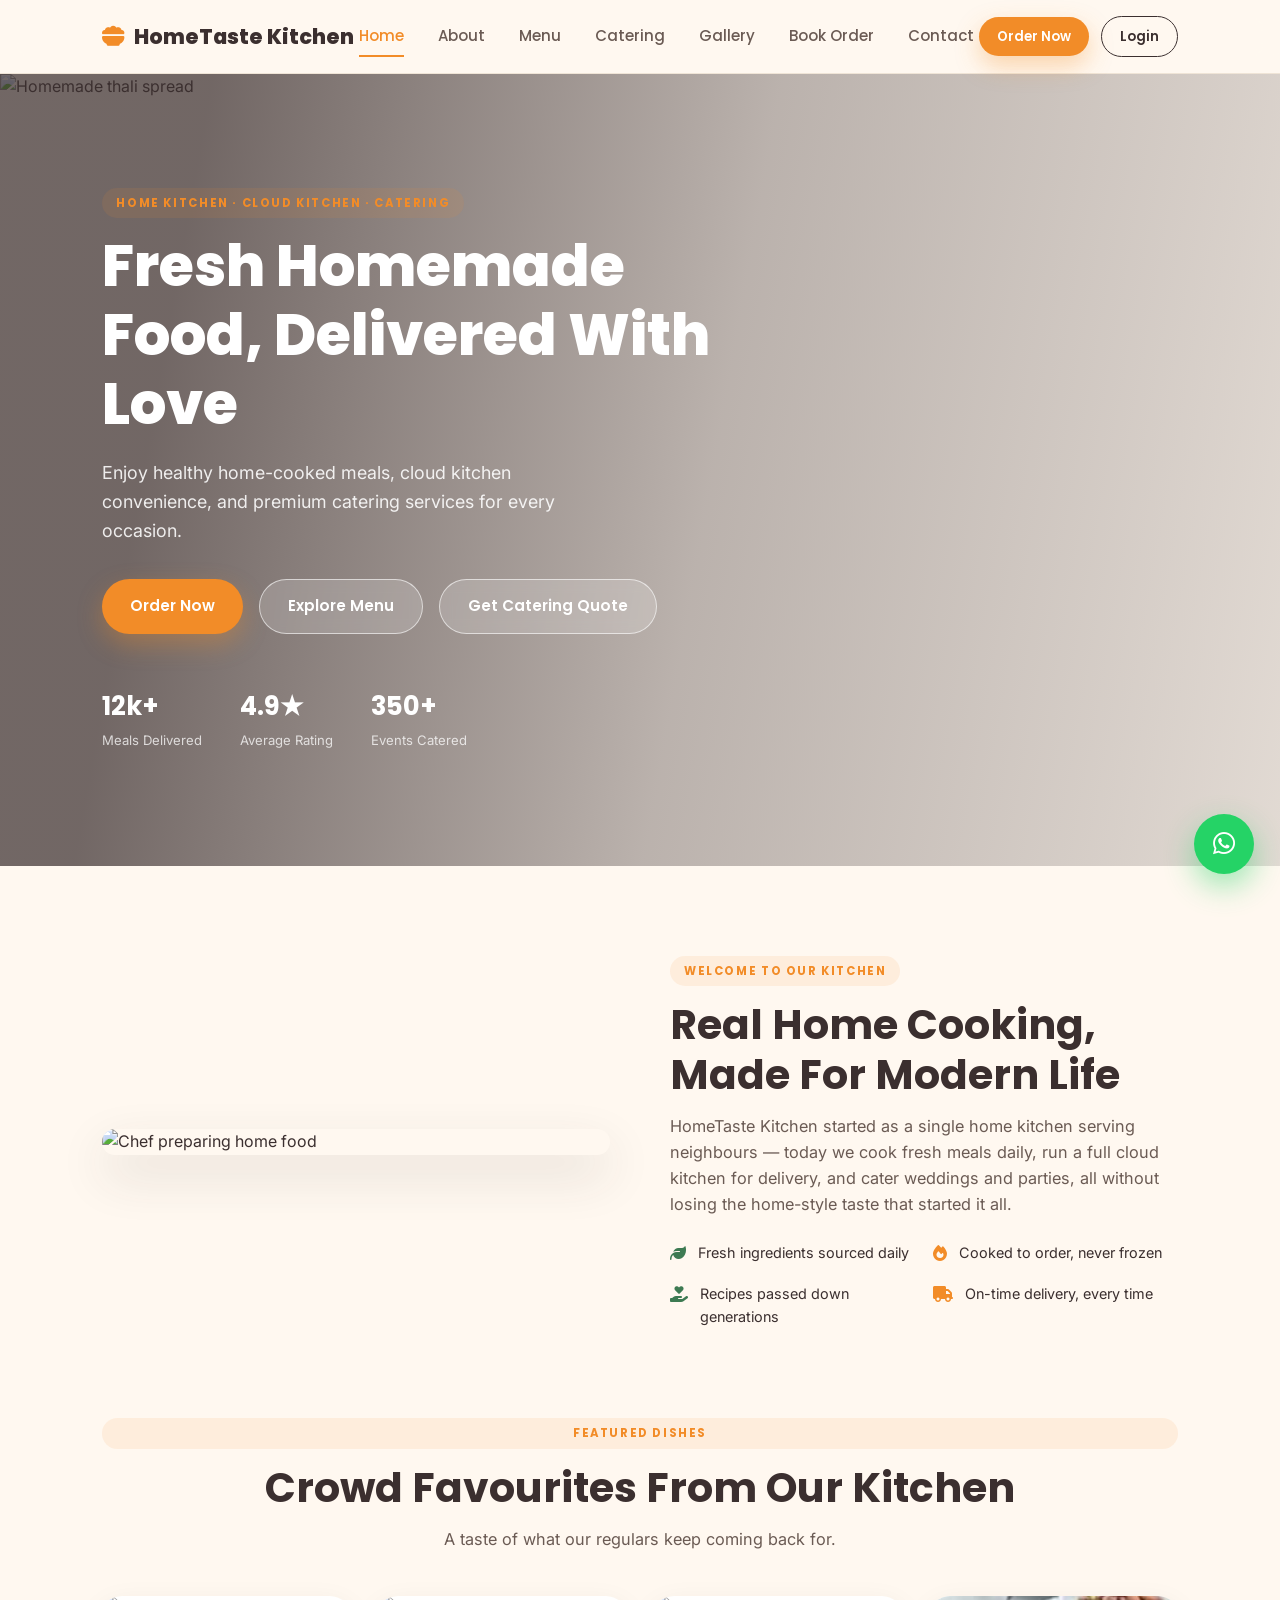
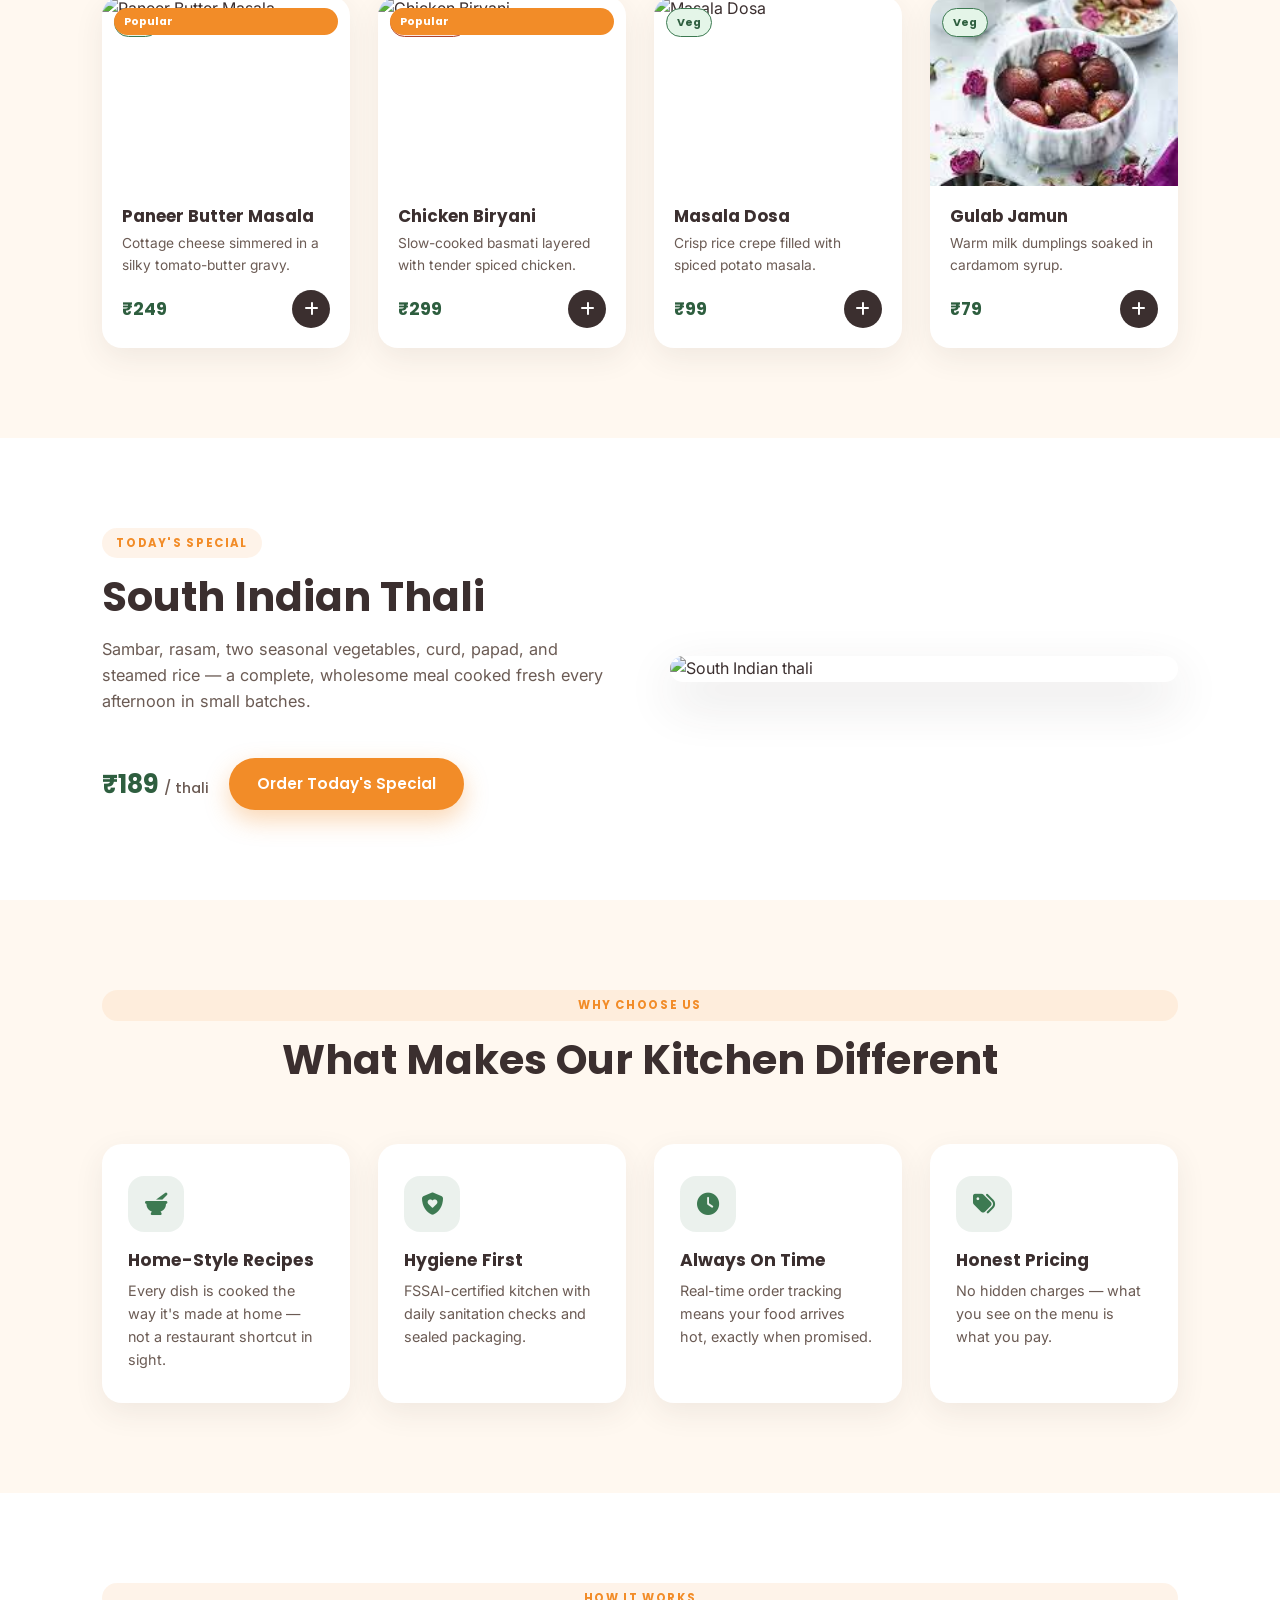
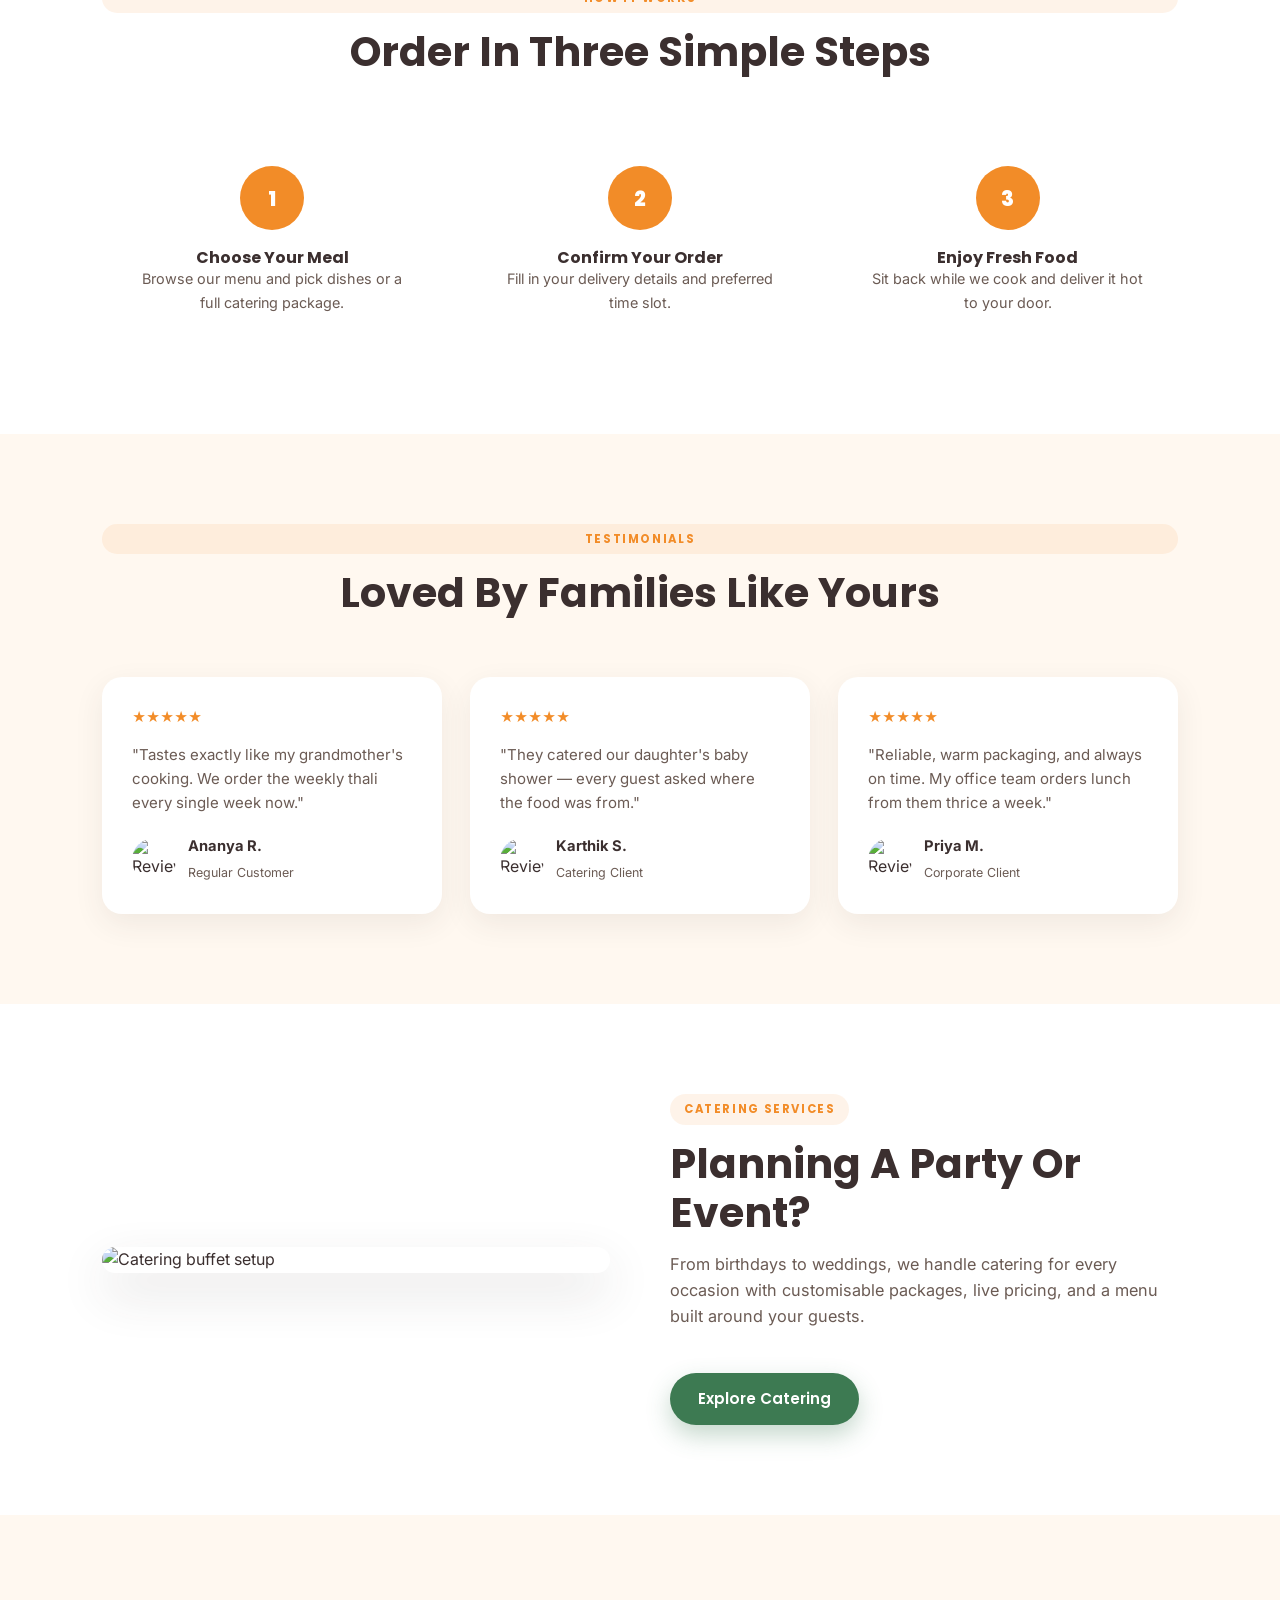
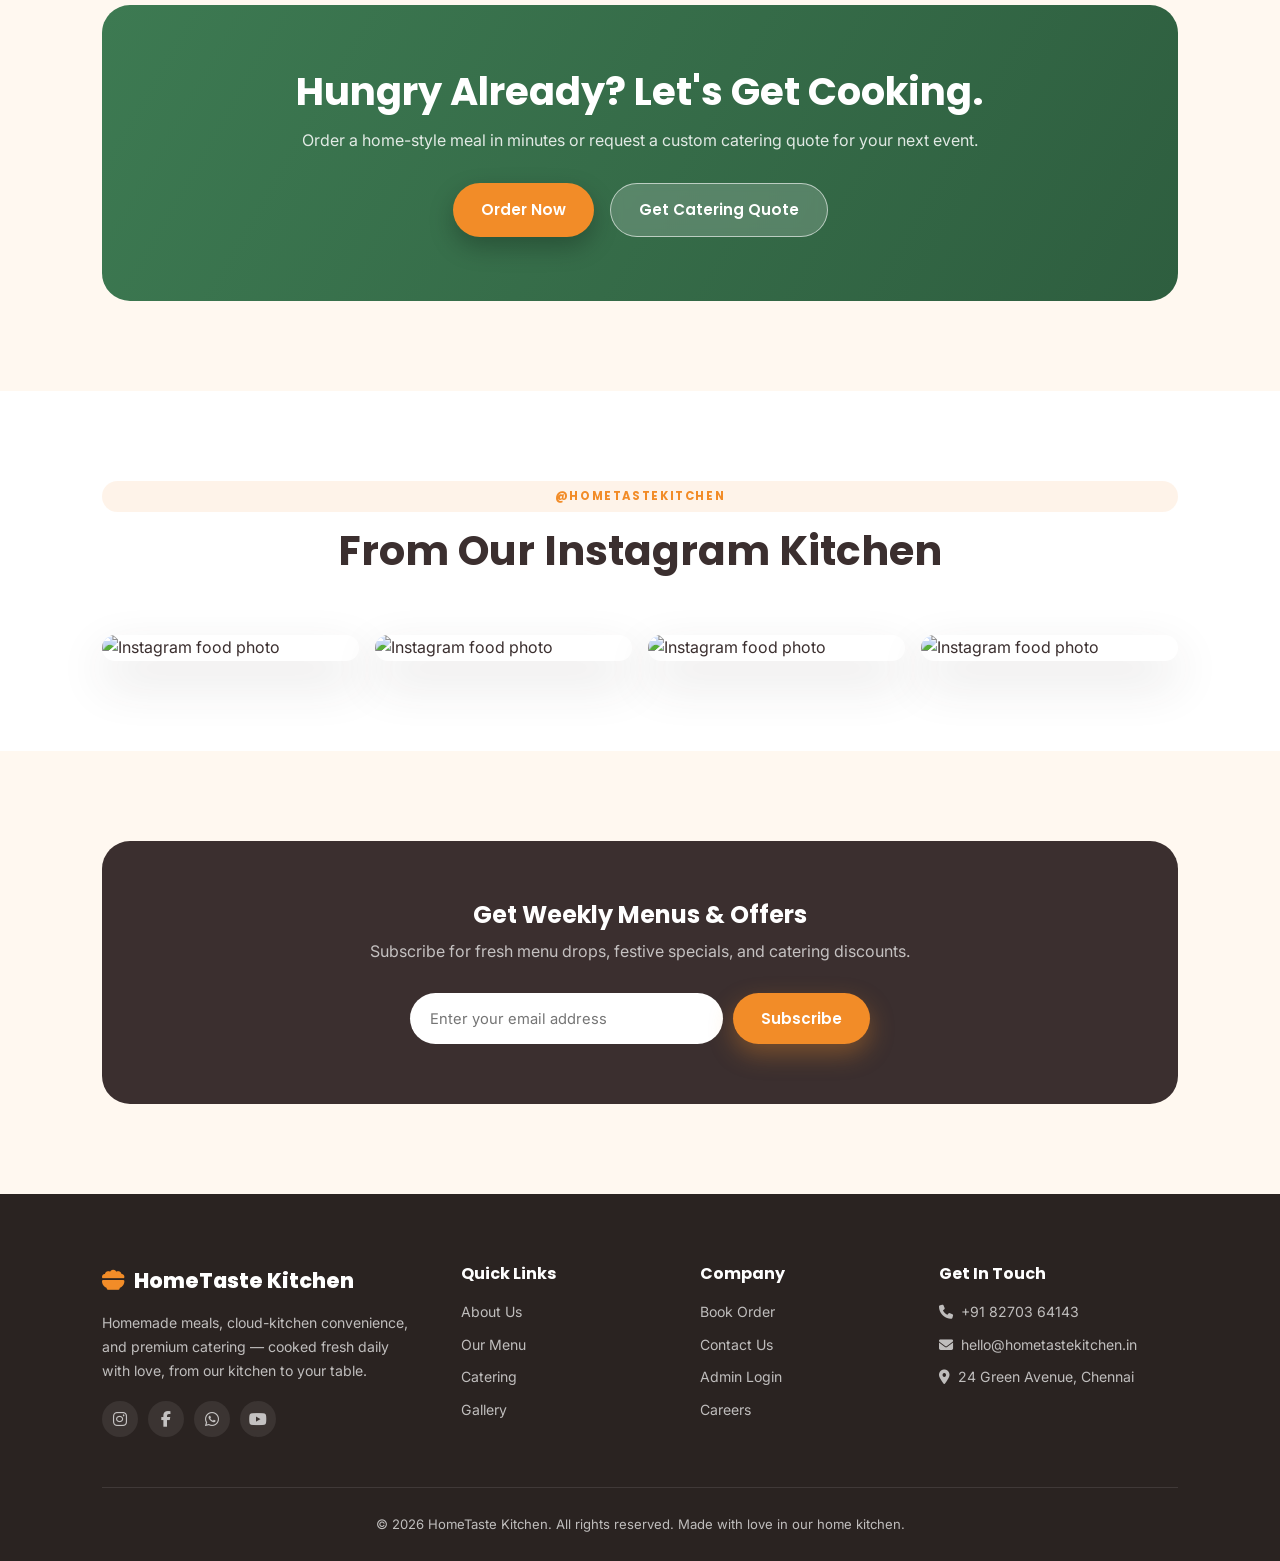
==== index.html @ c59b246a "first" ====
<!DOCTYPE html>
<html lang="en">
<head>
<meta charset="UTF-8">
<meta name="viewport" content="width=device-width, initial-scale=1.0">
<title>Home | HomeTaste Kitchen</title>
<meta name="description" content="Fresh homemade food, cloud kitchen convenience, and premium catering — delivered with love.">
<link rel="stylesheet" href="css/style.css">
<link rel="stylesheet" href="https://cdnjs.cloudflare.com/ajax/libs/font-awesome/6.5.1/css/all.min.css">
</head>
<body>
  <nav class="navbar">
    <div class="nav-inner">
      <a href="index.html" class="logo"><i class="fa-solid fa-bowl-food"></i>HomeTaste Kitchen</a>
      <div class="nav-links">
        <a href="index.html" data-page="home" class="active">Home</a>
        <a href="about.html" data-page="about">About</a>
        <a href="menu.html" data-page="menu">Menu</a>
        <a href="catering.html" data-page="catering">Catering</a>
        <a href="gallery.html" data-page="gallery">Gallery</a>
        <a href="booking.html" data-page="booking">Book Order</a>
        <a href="contact.html" data-page="contact">Contact</a>
      </div>
      <div class="nav-actions">
        <a href="booking.html" class="btn btn-primary btn-sm">Order Now</a>
        <a href="admin-login.html" class="btn btn-outline btn-sm">Login</a>
        <button class="hamburger" aria-label="Menu"><span></span><span></span><span></span></button>
      </div>
    </div>
  </nav>
  <div class="overlay"></div>
  <div class="mobile-panel">
    <a href="index.html">Home</a>
    <a href="about.html">About</a>
    <a href="menu.html">Menu</a>
    <a href="catering.html">Catering</a>
    <a href="gallery.html">Gallery</a>
    <a href="booking.html">Book Order</a>
    <a href="contact.html">Contact</a>
    <a href="admin-login.html">Admin Login</a>
    <a href="booking.html" class="btn btn-primary btn-block" style="margin-top:16px;text-align:center;">Order Now</a>
  </div>
  <!-- HERO -->
  <section class="hero">
    <div class="hero-bg"><img src="https://images.unsplash.com/photo-1600891964599-f61ba0e24092?w=1600&q=80" alt="Homemade thali spread"></div>
    <div class="hero-content reveal show">
      <span class="eyebrow">Home Kitchen · Cloud Kitchen · Catering</span>
      <h1>Fresh Homemade Food, Delivered With Love</h1>
      <p>Enjoy healthy home-cooked meals, cloud kitchen convenience, and premium catering services for every occasion.</p>
      <div class="hero-btns">
        <a href="booking.html" class="btn btn-primary">Order Now</a>
        <a href="menu.html" class="btn btn-ghost">Explore Menu</a>
        <a href="catering.html" class="btn btn-ghost">Get Catering Quote</a>
      </div>
      <div class="hero-stats">
        <div><strong>12k+</strong><span>Meals Delivered</span></div>
        <div><strong>4.9★</strong><span>Average Rating</span></div>
        <div><strong>350+</strong><span>Events Catered</span></div>
      </div>
    </div>
  </section>

  <!-- WELCOME -->
  <section class="section two-col">
    <div class="reveal">
      <div class="img-frame"><img src="https://images.unsplash.com/photo-1556910103-1c02745aae4d?w=800&q=80" alt="Chef preparing home food"></div>
    </div>
    <div class="reveal">
      <span class="eyebrow">Welcome To Our Kitchen</span>
      <h2 class="section-title">Real Home Cooking, Made For Modern Life</h2>
      <p class="section-sub" style="margin-bottom:24px;">HomeTaste Kitchen started as a single home kitchen serving neighbours — today we cook fresh meals daily, run a full cloud kitchen for delivery, and cater weddings and parties, all without losing the home-style taste that started it all.</p>
      <div class="grid grid-2" style="gap:18px;">
        <div style="display:flex;gap:12px;align-items:flex-start;"><i class="fa-solid fa-leaf" style="color:var(--green);margin-top:4px;"></i><span style="font-size:.9rem;">Fresh ingredients sourced daily</span></div>
        <div style="display:flex;gap:12px;align-items:flex-start;"><i class="fa-solid fa-fire" style="color:var(--orange);margin-top:4px;"></i><span style="font-size:.9rem;">Cooked to order, never frozen</span></div>
        <div style="display:flex;gap:12px;align-items:flex-start;"><i class="fa-solid fa-hand-holding-heart" style="color:var(--green);margin-top:4px;"></i><span style="font-size:.9rem;">Recipes passed down generations</span></div>
        <div style="display:flex;gap:12px;align-items:flex-start;"><i class="fa-solid fa-truck" style="color:var(--orange);margin-top:4px;"></i><span style="font-size:.9rem;">On-time delivery, every time</span></div>
      </div>
    </div>
  </section>

  <!-- FEATURED DISHES -->
  <section class="section" style="padding-top:0;">
    <span class="eyebrow center" style="display:block;text-align:center;">Featured Dishes</span>
    <h2 class="section-title center">Crowd Favourites From Our Kitchen</h2>
    <p class="section-sub center">A taste of what our regulars keep coming back for.</p>
    <div class="grid grid-4">
      <div class="card dish-card reveal">
        <div class="dish-img"><span class="badge badge-veg">Veg</span><span class="badge badge-popular">Popular</span><img src="https://images.unsplash.com/photo-1631452180519-c014fe946bc7?w=500&q=80" alt="Paneer Butter Masala"></div>
        <div class="dish-body"><h4>Paneer Butter Masala</h4><p>Cottage cheese simmered in a silky tomato-butter gravy.</p><div class="dish-foot"><span class="price">₹249</span><a href="menu.html" class="add-cart"><i class="fa-solid fa-plus"></i></a></div></div>
      </div>
      <div class="card dish-card reveal">
        <div class="dish-img"><span class="badge badge-nonveg">Non-Veg</span><span class="badge badge-popular">Popular</span><img src="https://images.unsplash.com/photo-1563379091339-03b21ab4a4f8?w=500&q=80" alt="Chicken Biryani"></div>
        <div class="dish-body"><h4>Chicken Biryani</h4><p>Slow-cooked basmati layered with tender spiced chicken.</p><div class="dish-foot"><span class="price">₹299</span><a href="menu.html" class="add-cart"><i class="fa-solid fa-plus"></i></a></div></div>
      </div>
      <div class="card dish-card reveal">
        <div class="dish-img"><span class="badge badge-veg">Veg</span><img src="https://images.unsplash.com/photo-1668236543090-82eba5ee5976?w=500&q=80" alt="Masala Dosa"></div>
        <div class="dish-body"><h4>Masala Dosa</h4><p>Crisp rice crepe filled with spiced potato masala.</p><div class="dish-foot"><span class="price">₹99</span><a href="menu.html" class="add-cart"><i class="fa-solid fa-plus"></i></a></div></div>
      </div>
      <div class="card dish-card reveal">
        <div class="dish-img"><span class="badge badge-veg">Veg</span><img src="./gulap.jpg" alt="Gulab Jamun"></div>
        <div class="dish-body"><h4>Gulab Jamun</h4><p>Warm milk dumplings soaked in cardamom syrup.</p><div class="dish-foot"><span class="price">₹79</span><a href="menu.html" class="add-cart"><i class="fa-solid fa-plus"></i></a></div></div>
      </div>
    </div>
  </section>

  <!-- TODAY'S SPECIALS -->
  <section class="section" style="background:#fff;">
    <div class="two-col">
      <div class="reveal">
        <span class="eyebrow">Today's Special</span>
        <h2 class="section-title">South Indian Thali</h2>
        <p class="section-sub">Sambar, rasam, two seasonal vegetables, curd, papad, and steamed rice — a complete, wholesome meal cooked fresh every afternoon in small batches.</p>
        <div style="display:flex;align-items:center;gap:20px;">
          <span class="price" style="font-size:1.6rem;">₹189 <span style="font-size:.9rem;color:var(--brown-soft);font-weight:500;">/ thali</span></span>
          <a href="booking.html" class="btn btn-primary">Order Today's Special</a>
        </div>
      </div>
      <div class="reveal"><div class="img-frame"><img src="https://images.unsplash.com/photo-1585937421612-70a008356fbe?w=800&q=80" alt="South Indian thali"></div></div>
    </div>
  </section>

  <!-- WHY CHOOSE US -->
  <section class="section">
    <span class="eyebrow center" style="display:block;text-align:center;">Why Choose Us</span>
    <h2 class="section-title center">What Makes Our Kitchen Different</h2>
    <div class="grid grid-4 mt-lg">
      <div class="card icon-card reveal"><div class="icon-circle"><i class="fa-solid fa-mortar-pestle"></i></div><h4>Home-Style Recipes</h4><p>Every dish is cooked the way it's made at home — not a restaurant shortcut in sight.</p></div>
      <div class="card icon-card reveal"><div class="icon-circle"><i class="fa-solid fa-shield-heart"></i></div><h4>Hygiene First</h4><p>FSSAI-certified kitchen with daily sanitation checks and sealed packaging.</p></div>
      <div class="card icon-card reveal"><div class="icon-circle"><i class="fa-solid fa-clock"></i></div><h4>Always On Time</h4><p>Real-time order tracking means your food arrives hot, exactly when promised.</p></div>
      <div class="card icon-card reveal"><div class="icon-circle"><i class="fa-solid fa-tags"></i></div><h4>Honest Pricing</h4><p>No hidden charges — what you see on the menu is what you pay.</p></div>
    </div>
  </section>

  <!-- HOW IT WORKS -->
  <section class="section" style="background:#fff;">
    <span class="eyebrow center" style="display:block;text-align:center;">How It Works</span>
    <h2 class="section-title center">Order In Three Simple Steps</h2>
    <div class="grid grid-3 mt-lg">
      <div class="step reveal"><div class="step-num">1</div><h4>Choose Your Meal</h4><p style="color:var(--brown-soft);font-size:.9rem;">Browse our menu and pick dishes or a full catering package.</p></div>
      <div class="step reveal"><div class="step-num">2</div><h4>Confirm Your Order</h4><p style="color:var(--brown-soft);font-size:.9rem;">Fill in your delivery details and preferred time slot.</p></div>
      <div class="step reveal"><div class="step-num">3</div><h4>Enjoy Fresh Food</h4><p style="color:var(--brown-soft);font-size:.9rem;">Sit back while we cook and deliver it hot to your door.</p></div>
    </div>
  </section>

  <!-- TESTIMONIALS -->
  <section class="section">
    <span class="eyebrow center" style="display:block;text-align:center;">Testimonials</span>
    <h2 class="section-title center">Loved By Families Like Yours</h2>
    <div class="grid grid-3 mt-lg">
      <div class="card testimonial reveal">
        <div class="stars">★★★★★</div>
        <p>"Tastes exactly like my grandmother's cooking. We order the weekly thali every single week now."</p>
        <div class="reviewer"><img class="avatar" src="https://images.unsplash.com/photo-1580489944761-15a19d654956?w=100&q=80" alt="Reviewer"><div><strong>Ananya R.</strong><span>Regular Customer</span></div></div>
      </div>
      <div class="card testimonial reveal">
        <div class="stars">★★★★★</div>
        <p>"They catered our daughter's baby shower — every guest asked where the food was from."</p>
        <div class="reviewer"><img class="avatar" src="https://images.unsplash.com/photo-1633332755192-727a05c4013d?w=100&q=80" alt="Reviewer"><div><strong>Karthik S.</strong><span>Catering Client</span></div></div>
      </div>
      <div class="card testimonial reveal">
        <div class="stars">★★★★★</div>
        <p>"Reliable, warm packaging, and always on time. My office team orders lunch from them thrice a week."</p>
        <div class="reviewer"><img class="avatar" src="https://images.unsplash.com/photo-1601412436009-d964bd02edbc?w=100&q=80" alt="Reviewer"><div><strong>Priya M.</strong><span>Corporate Client</span></div></div>
      </div>
    </div>
  </section>

  <!-- CATERING PREVIEW -->
  <section class="section" style="background:#fff;">
    <div class="two-col">
      <div class="reveal"><div class="img-frame"><img src="https://images.unsplash.com/photo-1555244162-803834f70033?w=800&q=80" alt="Catering buffet setup"></div></div>
      <div class="reveal">
        <span class="eyebrow">Catering Services</span>
        <h2 class="section-title">Planning A Party Or Event?</h2>
        <p class="section-sub">From birthdays to weddings, we handle catering for every occasion with customisable packages, live pricing, and a menu built around your guests.</p>
        <a href="catering.html" class="btn btn-secondary">Explore Catering</a>
      </div>
    </div>
  </section>

  <!-- CTA BANNER -->
  <section class="section">
    <div class="cta-band reveal">
      <h2>Hungry Already? Let's Get Cooking.</h2>
      <p>Order a home-style meal in minutes or request a custom catering quote for your next event.</p>
      <div class="hero-btns" style="justify-content:center;">
        <a href="booking.html" class="btn btn-primary">Order Now</a>
        <a href="catering.html" class="btn btn-ghost">Get Catering Quote</a>
      </div>
    </div>
  </section>

  <!-- INSTAGRAM GALLERY PREVIEW -->
  <section class="section" style="background:#fff;">
    <span class="eyebrow center" style="display:block;text-align:center;">@hometastekitchen</span>
    <h2 class="section-title center">From Our Instagram Kitchen</h2>
    <div class="grid grid-4 mt-lg" style="gap:16px;">
      <div class="img-frame reveal"><img src="https://images.unsplash.com/photo-1546069901-ba9599a7e63c?w=400&q=80" alt="Instagram food photo"></div>
      <div class="img-frame reveal"><img src="https://images.unsplash.com/photo-1567620905732-2d1ec7ab7445?w=400&q=80" alt="Instagram food photo"></div>
      <div class="img-frame reveal"><img src="https://images.unsplash.com/photo-1512058564366-18510be2db19?w=400&q=80" alt="Instagram food photo"></div>
      <div class="img-frame reveal"><img src="https://images.unsplash.com/photo-1516684732162-798a0062be99?w=400&q=80" alt="Instagram food photo"></div>
    </div>
  </section>

  <!-- NEWSLETTER -->
  <section class="section">
    <div class="newsletter reveal">
      <h2>Get Weekly Menus & Offers</h2>
      <p>Subscribe for fresh menu drops, festive specials, and catering discounts.</p>
      <form class="news-form" id="newsletterForm">
        <input type="email" placeholder="Enter your email address" required>
        <button type="submit" class="btn btn-primary">Subscribe</button>
      </form>
    </div>
  </section>

  <footer>
    <div class="footer-grid">
      <div>
        <a href="index.html" class="logo"><i class="fa-solid fa-bowl-food"></i>HomeTaste Kitchen</a>
        <p>Homemade meals, cloud-kitchen convenience, and premium catering — cooked fresh daily with love, from our kitchen to your table.</p>
        <div class="footer-social">
          <a href="#"><i class="fa-brands fa-instagram"></i></a>
          <a href="#"><i class="fa-brands fa-facebook-f"></i></a>
          <a href="#"><i class="fa-brands fa-whatsapp"></i></a>
          <a href="#"><i class="fa-brands fa-youtube"></i></a>
        </div>
      </div>
      <div>
        <h4>Quick Links</h4>
        <ul>
          <li><a href="about.html">About Us</a></li>
          <li><a href="menu.html">Our Menu</a></li>
          <li><a href="catering.html">Catering</a></li>
          <li><a href="gallery.html">Gallery</a></li>
        </ul>
      </div>
      <div>
        <h4>Company</h4>
        <ul>
          <li><a href="booking.html">Book Order</a></li>
          <li><a href="contact.html">Contact Us</a></li>
          <li><a href="admin-login.html">Admin Login</a></li>
          <li><a href="#">Careers</a></li>
        </ul>
      </div>
      <div>
        <h4>Get In Touch</h4>
        <ul>
          <li><i class="fa-solid fa-phone"></i>&nbsp; +91 82703 64143</li>
          <li><i class="fa-solid fa-envelope"></i>&nbsp; hello@hometastekitchen.in</li>
          <li><i class="fa-solid fa-location-dot"></i>&nbsp; 24 Green Avenue, Chennai</li>
        </ul>
      </div>
    </div>
    <p class="footer-bottom">© 2026 HomeTaste Kitchen. All rights reserved. Made with love in our home kitchen.</p>
  </footer>
  <a href=" https://wa.me/9842584621" class="whatsapp-float" target="_blank" aria-label="WhatsApp"><i class="fa-brands fa-whatsapp"></i></a>
  <script src="google-sheets.js"></script>
  <script src="script.js"></script>

</body>
</html>
---- css/style.css ----
/* =========================================================
   HomeTaste Kitchen — Shared Design System
   ========================================================= */

@import url('https://fonts.googleapis.com/css2?family=Poppins:wght@500;600;700;800&family=Inter:wght@400;500;600;700&display=swap');

:root{
  --cream: #FFF8F0;
  --card: #FFFFFF;
  --green: #3D7A52;
  --green-dark: #2E5E3F;
  --orange: #F28C28;
  --orange-dark: #D9741A;
  --brown: #3B2F2F;
  --brown-soft: #6B5B54;
  --line: #EFE4D6;
  --radius: 20px;
  --radius-sm: 14px;
  --shadow: 0 10px 30px rgba(59,47,47,0.08);
  --shadow-lg: 0 20px 50px rgba(59,47,47,0.14);
  --font-head: 'Poppins', sans-serif;
  --font-body: 'Inter', sans-serif;
}

*{box-sizing:border-box; margin:0; padding:0;}
html{scroll-behavior:smooth;}
body{
  font-family:var(--font-body);
  background:var(--cream);
  color:var(--brown);
  line-height:1.6;
  -webkit-font-smoothing:antialiased;
  overflow-x:hidden;
}
img{max-width:100%; display:block;}
a{text-decoration:none; color:inherit;}
ul{list-style:none;}
button{font-family:inherit; cursor:pointer; border:none;}
input,select,textarea{font-family:inherit;}

h1,h2,h3,h4{font-family:var(--font-head); color:var(--brown); line-height:1.2;}
.eyebrow{
  display:inline-block; font-family:var(--font-head); font-weight:700; font-size:.72rem;
  letter-spacing:.14em; text-transform:uppercase; color:var(--orange);
  background:rgba(242,140,40,.1); padding:6px 14px; border-radius:99px; margin-bottom:14px;
}
.section{padding:90px 8vw;}
.section-tight{padding:60px 8vw;}
.section-title{font-size:clamp(1.8rem,3.2vw,2.6rem); font-weight:700; margin-bottom:14px;}
.section-sub{color:var(--brown-soft); max-width:620px; margin-bottom:44px; font-size:1.02rem;}
.center{text-align:center; margin-left:auto; margin-right:auto;}
.container{max-width:1240px; margin:0 auto;}

/* Buttons */
.btn{
  display:inline-flex; align-items:center; gap:8px; font-family:var(--font-head);
  font-weight:600; font-size:.95rem; padding:14px 28px; border-radius:99px;
  transition:transform .25s ease, box-shadow .25s ease, background .25s ease;
  white-space:nowrap;
}
.btn-primary{background:var(--orange); color:#fff; box-shadow:0 10px 24px rgba(242,140,40,.35);}
.btn-primary:hover{background:var(--orange-dark); transform:translateY(-3px); box-shadow:0 16px 30px rgba(242,140,40,.4);}
.btn-secondary{background:var(--green); color:#fff; box-shadow:0 10px 24px rgba(61,122,82,.3);}
.btn-secondary:hover{background:var(--green-dark); transform:translateY(-3px);}
.btn-outline{background:transparent; border:1.5px solid var(--brown); color:var(--brown);}
.btn-outline:hover{background:var(--brown); color:#fff; transform:translateY(-3px);}
.btn-ghost{background:rgba(255,255,255,.18); color:#fff; border:1.5px solid rgba(255,255,255,.6); backdrop-filter:blur(6px);}
.btn-ghost:hover{background:rgba(255,255,255,.3);}
.btn-block{width:100%; justify-content:center;}
.btn-sm{padding:9px 18px; font-size:.82rem;}

/* ---------------- NAVBAR ---------------- */
.navbar{
  position:sticky; top:0; z-index:1000; width:100%;
  background:rgba(255,248,240,.85); backdrop-filter:blur(14px);
  border-bottom:1px solid var(--line);
}
.nav-inner{
  max-width:1320px; margin:0 auto; display:flex; align-items:center; justify-content:space-between;
  padding:16px 8vw;
}
.logo{display:flex; align-items:center; gap:10px; font-family:var(--font-head); font-weight:800; font-size:1.3rem; color:var(--brown);}
.logo i{color:var(--orange); font-size:1.4rem;}
.nav-links{display:flex; align-items:center; gap:34px;}
.nav-links a{font-family:var(--font-head); font-weight:500; font-size:.94rem; color:var(--brown-soft); position:relative; padding:4px 0;}
.nav-links a::after{content:''; position:absolute; left:0; bottom:-4px; width:0; height:2px; background:var(--orange); transition:width .25s ease;}
.nav-links a:hover{color:var(--brown);}
.nav-links a:hover::after, .nav-links a.active::after{width:100%;}
.nav-links a.active{color:var(--orange);}
.nav-actions{display:flex; align-items:center; gap:12px;}
.hamburger{display:none; flex-direction:column; gap:5px; background:none; padding:6px; z-index:1200;}
.hamburger span{width:26px; height:2.5px; background:var(--brown); border-radius:2px; transition:.3s;}
.mobile-panel{
  display:none; position:fixed; inset:0 0 0 auto; width:78%; max-width:340px; height:100vh;
  background:var(--card); z-index:1100; padding:100px 30px 30px; box-shadow:-10px 0 40px rgba(0,0,0,.15);
  transform:translateX(100%); transition:transform .35s ease;
}
.mobile-panel.open{transform:translateX(0);}
.mobile-panel a{display:block; padding:14px 0; font-family:var(--font-head); font-weight:600; border-bottom:1px solid var(--line);}
.overlay{display:none; position:fixed; inset:0; background:rgba(59,47,47,.4); z-index:1050; opacity:0; transition:opacity .3s;}
.overlay.open{display:block; opacity:1;}

@media(max-width:960px){
  .nav-links{display:none;}
  .nav-actions .btn-secondary{display:none;}
  .hamburger{display:flex;}
  .mobile-panel{display:block;}
}

/* ---------------- HERO ---------------- */
.hero{
  position:relative; min-height:88vh; display:flex; align-items:center;
  padding:60px 8vw; overflow:hidden;
}
.hero-bg{position:absolute; inset:0; z-index:0;}
.hero-bg img{width:100%; height:100%; object-fit:cover;}
.hero-bg::after{content:''; position:absolute; inset:0; background:linear-gradient(100deg, rgba(59,47,47,.72) 15%, rgba(59,47,47,.35) 55%, rgba(59,47,47,.15) 100%);}
.hero-content{position:relative; z-index:1; max-width:640px; color:#fff;}
.hero-content h1{font-size:clamp(2.2rem,5vw,3.6rem); font-weight:800; color:#fff; margin-bottom:20px;}
.hero-content p{font-size:1.12rem; color:rgba(255,255,255,.88); margin-bottom:34px; max-width:520px;}
.hero-btns{display:flex; gap:16px; flex-wrap:wrap;}
.hero-stats{display:flex; gap:38px; margin-top:52px; flex-wrap:wrap;}
.hero-stats div strong{display:block; font-family:var(--font-head); font-size:1.6rem; color:#fff;}
.hero-stats div span{font-size:.82rem; color:rgba(255,255,255,.75);}

.page-hero{
  position:relative; padding:150px 8vw 80px; text-align:center; overflow:hidden;
}
.page-hero-bg{position:absolute; inset:0; z-index:0;}
.page-hero-bg img{width:100%; height:100%; object-fit:cover;}
.page-hero-bg::after{content:''; position:absolute; inset:0; background:linear-gradient(180deg, rgba(59,47,47,.75), rgba(59,47,47,.55));}
.page-hero-content{position:relative; z-index:1; max-width:700px; margin:0 auto; color:#fff;}
.page-hero-content h1{color:#fff; font-size:clamp(2rem,4.4vw,3rem);}
.page-hero-content p{color:rgba(255,255,255,.85); margin-top:14px;}
.breadcrumb{font-size:.85rem; color:rgba(255,255,255,.7); margin-bottom:16px; letter-spacing:.05em;}

/* ---------------- CARDS ---------------- */
.card{
  background:var(--card); border-radius:var(--radius); box-shadow:var(--shadow);
  transition:transform .3s ease, box-shadow .3s ease; overflow:hidden;
}
.card:hover{transform:translateY(-6px); box-shadow:var(--shadow-lg);}
.grid{display:grid; gap:28px;}
.grid-2{grid-template-columns:repeat(2,1fr);}
.grid-3{grid-template-columns:repeat(3,1fr);}
.grid-4{grid-template-columns:repeat(4,1fr);}
@media(max-width:960px){.grid-4{grid-template-columns:repeat(2,1fr);} .grid-3{grid-template-columns:repeat(2,1fr);}}
@media(max-width:640px){.grid-4,.grid-3,.grid-2{grid-template-columns:1fr;}}

/* Dish Card */
.dish-card{position:relative; display:flex; flex-direction:column;}
.dish-img{position:relative; height:190px; overflow:hidden;}
.dish-img img{width:100%; height:100%; object-fit:cover; transition:transform .5s ease;}
.dish-card:hover .dish-img img{transform:scale(1.08);}
.badge{position:absolute; top:12px; left:12px; font-size:.68rem; font-weight:700; padding:5px 10px; border-radius:99px; font-family:var(--font-head);}
.badge-veg{background:#e4f5e8; color:var(--green-dark); border:1px solid var(--green);}
.badge-nonveg{background:#fbe6e2; color:#B0432C; border:1px solid #B0432C;}
.badge-popular{position:absolute; top:12px; right:12px; background:var(--orange); color:#fff;}
.dish-body{padding:20px; flex:1; display:flex; flex-direction:column;}
.dish-body h4{font-size:1.05rem; margin-bottom:6px;}
.dish-body p{font-size:.86rem; color:var(--brown-soft); flex:1; margin-bottom:14px;}
.dish-foot{display:flex; align-items:center; justify-content:space-between;}
.price{font-family:var(--font-head); font-weight:700; color:var(--green-dark); font-size:1.1rem;}
.add-cart{background:var(--brown); color:#fff; width:38px; height:38px; border-radius:50%; display:flex; align-items:center; justify-content:center; transition:.25s;}
.add-cart:hover{background:var(--orange);}

/* Feature / Icon card */
.icon-card{padding:32px 26px; text-align:left;}
.icon-circle{width:56px; height:56px; border-radius:16px; background:rgba(61,122,82,.1); color:var(--green); display:flex; align-items:center; justify-content:center; font-size:1.4rem; margin-bottom:18px;}
.icon-card h4{margin-bottom:8px; font-size:1.08rem;}
.icon-card p{color:var(--brown-soft); font-size:.9rem;}

/* Steps */
.step{text-align:center; padding:30px;}
.step-num{width:64px; height:64px; border-radius:50%; background:var(--orange); color:#fff; font-family:var(--font-head); font-weight:800; font-size:1.3rem; display:flex; align-items:center; justify-content:center; margin:0 auto 18px;}

/* Testimonials */
.testimonial{padding:30px; position:relative;}
.stars{color:var(--orange); margin-bottom:14px; font-size:.85rem;}
.testimonial p{color:var(--brown-soft); font-size:.94rem; margin-bottom:20px;}
.reviewer{display:flex; align-items:center; gap:12px;}
.avatar{width:44px; height:44px; border-radius:50%; object-fit:cover;}
.reviewer strong{display:block; font-size:.92rem;}
.reviewer span{font-size:.78rem; color:var(--brown-soft);}

/* CTA Band */
.cta-band{
  background:linear-gradient(120deg, var(--green), var(--green-dark));
  border-radius:28px; padding:64px 8vw; text-align:center; color:#fff; position:relative; overflow:hidden;
}
.cta-band h2{color:#fff; font-size:clamp(1.6rem,3vw,2.4rem); margin-bottom:12px;}
.cta-band p{color:rgba(255,255,255,.85); margin-bottom:30px;}
.cta-band .btn-primary{box-shadow:0 10px 24px rgba(0,0,0,.25);}

/* Newsletter */
.newsletter{background:var(--brown); border-radius:28px; padding:60px 8vw; text-align:center; color:#fff;}
.newsletter h2{color:#fff; margin-bottom:10px;}
.newsletter p{color:rgba(255,255,255,.7); margin-bottom:28px;}
.news-form{display:flex; max-width:460px; margin:0 auto; gap:10px; flex-wrap:wrap; justify-content:center;}
.news-form input{flex:1; min-width:220px; padding:14px 20px; border-radius:99px; border:none; font-size:.92rem;}

/* Footer */
footer{background:#2A2321; color:rgba(255,255,255,.7); padding:70px 8vw 26px;}
.footer-grid{display:grid; grid-template-columns:1.6fr 1fr 1fr 1.2fr; gap:40px; max-width:1240px; margin:0 auto 50px;}
.footer-grid h4{color:#fff; margin-bottom:18px; font-size:1rem;}
.footer-grid .logo{color:#fff; margin-bottom:14px;}
.footer-grid p{font-size:.88rem; line-height:1.7;}
.footer-grid ul li{margin-bottom:10px; font-size:.88rem;}
.footer-grid ul li a:hover{color:var(--orange);}
.footer-social{display:flex; gap:10px; margin-top:18px;}
.footer-social a{width:36px; height:36px; border-radius:50%; background:rgba(255,255,255,.08); display:flex; align-items:center; justify-content:center; transition:.25s;}
.footer-social a:hover{background:var(--orange);}
.footer-bottom{text-align:center; font-size:.82rem; padding-top:26px; border-top:1px solid rgba(255,255,255,.1); max-width:1240px; margin:0 auto;}
@media(max-width:900px){.footer-grid{grid-template-columns:1fr 1fr; gap:34px;}}
@media(max-width:560px){.footer-grid{grid-template-columns:1fr;}}

/* WhatsApp floating button */
.whatsapp-float{
  position:fixed; bottom:26px; right:26px; width:60px; height:60px; background:#25D366; border-radius:50%;
  display:flex; align-items:center; justify-content:center; color:#fff; font-size:1.6rem; box-shadow:0 12px 30px rgba(37,211,102,.45);
  z-index:900; animation:pulse 2.4s infinite;
}
@keyframes pulse{0%{box-shadow:0 0 0 0 rgba(37,211,102,.5);}70%{box-shadow:0 0 0 16px rgba(37,211,102,0);}100%{box-shadow:0 0 0 0 rgba(37,211,102,0);}}

/* Forms */
.form-field{margin-bottom:20px;}
.form-field label{display:block; font-family:var(--font-head); font-weight:600; font-size:.86rem; margin-bottom:8px; color:var(--brown);}
.form-field input, .form-field select, .form-field textarea{
  width:100%; padding:13px 16px; border-radius:12px; border:1.5px solid var(--line); background:#fff;
  font-size:.92rem; transition:border .2s ease;
}
.form-field input:focus, .form-field select:focus, .form-field textarea:focus{outline:none; border-color:var(--orange);}
.form-row{display:grid; grid-template-columns:1fr 1fr; gap:20px;}
@media(max-width:640px){.form-row{grid-template-columns:1fr;}}

/* Filter / search bar */
.filter-bar{display:flex; gap:14px; flex-wrap:wrap; align-items:center; margin-bottom:36px;}
.search-box{flex:1; min-width:240px; position:relative;}
.search-box input{width:100%; padding:14px 20px 14px 46px; border-radius:99px; border:1.5px solid var(--line); background:#fff;}
.search-box i{position:absolute; left:18px; top:50%; transform:translateY(-50%); color:var(--brown-soft);}
.chip-group{display:flex; gap:10px; flex-wrap:wrap;}
.chip{padding:10px 20px; border-radius:99px; background:#fff; border:1.5px solid var(--line); font-size:.86rem; font-family:var(--font-head); font-weight:600; color:var(--brown-soft); transition:.2s;}
.chip.active, .chip:hover{background:var(--green); color:#fff; border-color:var(--green);}

/* Gallery masonry */
.masonry{column-count:4; column-gap:20px;}
.masonry .g-item{break-inside:avoid; margin-bottom:20px; border-radius:var(--radius-sm); overflow:hidden; position:relative; cursor:pointer;}
.masonry .g-item img{width:100%; display:block; transition:transform .5s ease;}
.g-item:hover img{transform:scale(1.08);}
.g-overlay{position:absolute; inset:0; background:linear-gradient(0deg, rgba(59,47,47,.75), transparent 55%); opacity:0; transition:.3s; display:flex; align-items:flex-end; padding:16px; color:#fff; font-family:var(--font-head); font-weight:600; font-size:.9rem;}
.g-item:hover .g-overlay{opacity:1;}
@media(max-width:960px){.masonry{column-count:3;}}
@media(max-width:640px){.masonry{column-count:2;}}

.lightbox{position:fixed; inset:0; background:rgba(20,15,13,.92); z-index:2000; display:none; align-items:center; justify-content:center; padding:30px;}
.lightbox.open{display:flex;}
.lightbox img{max-width:90vw; max-height:85vh; border-radius:14px;}
.lightbox-close{position:absolute; top:26px; right:34px; color:#fff; font-size:2rem; cursor:pointer;}

/* Package cards (catering) */
.pkg-card{padding:36px 30px; text-align:center; position:relative; border:2px solid transparent;}
.pkg-card.featured{border-color:var(--orange); transform:scale(1.03);}
.pkg-tag{position:absolute; top:-14px; left:50%; transform:translateX(-50%); background:var(--orange); color:#fff; font-size:.72rem; font-weight:700; padding:6px 16px; border-radius:99px;}
.pkg-card h3{font-size:1.3rem; margin-bottom:6px;}
.pkg-price{font-family:var(--font-head); font-weight:800; font-size:2.1rem; color:var(--green-dark); margin:14px 0;}
.pkg-price span{font-size:.9rem; color:var(--brown-soft); font-weight:500;}
.pkg-card ul{text-align:left; margin:22px 0; display:flex; flex-direction:column; gap:12px;}
.pkg-card ul li{font-size:.9rem; display:flex; gap:10px; align-items:flex-start;}
.pkg-card ul li i{color:var(--green); margin-top:3px;}

/* Calculator */
.calc-wrap{display:grid; grid-template-columns:1fr 1fr; gap:44px; align-items:start;}
@media(max-width:900px){.calc-wrap{grid-template-columns:1fr;}}
.calc-panel{background:#fff; border-radius:var(--radius); padding:36px; box-shadow:var(--shadow);}
.pill-select{display:flex; gap:10px; flex-wrap:wrap;}
.pill-option{padding:12px 18px; border-radius:14px; border:1.5px solid var(--line); font-size:.86rem; font-weight:600; font-family:var(--font-head); color:var(--brown-soft); flex:1; text-align:center; min-width:110px; transition:.2s;}
.pill-option.active{border-color:var(--green); background:rgba(61,122,82,.08); color:var(--green-dark);}
.range-row{display:flex; align-items:center; gap:16px;}
.range-row input[type=range]{flex:1; accent-color:var(--orange);}
.range-val{font-family:var(--font-head); font-weight:700; color:var(--green-dark); min-width:40px; text-align:right;}
.builder-group{margin-bottom:22px;}
.builder-group h4{font-size:.94rem; margin-bottom:12px; font-family:var(--font-head);}
.builder-item{display:flex; align-items:center; justify-content:space-between; padding:10px 14px; border-radius:10px; background:var(--cream); margin-bottom:8px; font-size:.88rem;}
.builder-item input{accent-color:var(--green);}
.estimate-box{background:linear-gradient(120deg,var(--green),var(--green-dark)); color:#fff; border-radius:var(--radius); padding:36px; position:sticky; top:110px;}
.estimate-box h4{color:rgba(255,255,255,.8); font-size:.85rem; text-transform:uppercase; letter-spacing:.08em; margin-bottom:6px;}
.estimate-box .amount{font-family:var(--font-head); font-weight:800; font-size:2.6rem; color:#fff; margin-bottom:20px;}
.estimate-line{display:flex; justify-content:space-between; font-size:.88rem; padding:8px 0; border-bottom:1px dashed rgba(255,255,255,.25);}

/* FAQ */
.faq-item{border-bottom:1px solid var(--line); padding:22px 0;}
.faq-q{display:flex; justify-content:space-between; align-items:center; cursor:pointer; font-family:var(--font-head); font-weight:600;}
.faq-a{max-height:0; overflow:hidden; transition:max-height .35s ease; color:var(--brown-soft); font-size:.92rem;}
.faq-item.open .faq-a{max-height:220px; margin-top:14px;}
.faq-item.open .faq-q i{transform:rotate(45deg);}
.faq-q i{transition:.3s;}

/* Admin */
.admin-shell{display:flex; min-height:100vh;}
.sidebar{width:250px; background:#241E1C; color:rgba(255,255,255,.75); padding:28px 20px; position:sticky; top:0; height:100vh;}
.sidebar .logo{color:#fff; margin-bottom:40px; padding:0 8px;}
.sidebar a{display:flex; align-items:center; gap:12px; padding:13px 14px; border-radius:12px; font-size:.9rem; font-weight:500; margin-bottom:4px;}
.sidebar a:hover, .sidebar a.active{background:rgba(242,140,40,.15); color:var(--orange);}
.admin-main{flex:1; padding:34px 40px; background:var(--cream);}
.admin-topbar{display:flex; justify-content:space-between; align-items:center; margin-bottom:30px;}
.stat-card{padding:26px; display:flex; align-items:center; gap:16px;}
.stat-icon{width:52px; height:52px; border-radius:14px; display:flex; align-items:center; justify-content:center; font-size:1.3rem; color:#fff;}
.stat-card h3{font-size:1.6rem;}
.stat-card span{font-size:.82rem; color:var(--brown-soft);}
.admin-panel{background:#fff; border-radius:var(--radius); box-shadow:var(--shadow); padding:28px; margin-bottom:28px;}
.panel-head{display:flex; justify-content:space-between; align-items:center; margin-bottom:22px;}
table{width:100%; border-collapse:collapse; font-size:.88rem;}
th{text-align:left; color:var(--brown-soft); font-family:var(--font-head); font-weight:600; padding:12px 10px; border-bottom:2px solid var(--line); font-size:.78rem; text-transform:uppercase; letter-spacing:.04em;}
td{padding:14px 10px; border-bottom:1px solid var(--line);}
.status-tag{padding:5px 12px; border-radius:99px; font-size:.74rem; font-weight:700;}
.status-pending{background:#FFF3D6; color:#B8860B;}
.status-confirmed{background:#e4f5e8; color:var(--green-dark);}
.status-cancelled{background:#fbe6e2; color:#B0432C;}
.icon-btn{width:34px; height:34px; border-radius:9px; display:inline-flex; align-items:center; justify-content:center; background:var(--cream); color:var(--brown); margin-right:6px; transition:.2s;}
.icon-btn:hover{background:var(--orange); color:#fff;}
.modal-overlay{position:fixed; inset:0; background:rgba(0,0,0,.5); z-index:1500; display:none; align-items:center; justify-content:center; padding:20px;}
.modal-overlay.open{display:flex;}
.modal{background:#fff; border-radius:var(--radius); padding:32px; max-width:480px; width:100%; max-height:88vh; overflow-y:auto;}
.modal-head{display:flex; justify-content:space-between; align-items:center; margin-bottom:22px;}
.img-upload{border:2px dashed var(--line); border-radius:14px; padding:26px; text-align:center; cursor:pointer; color:var(--brown-soft); font-size:.85rem;}
.img-upload img{max-height:120px; margin:0 auto 10px; border-radius:10px;}

/* login page */
.auth-wrap{min-height:100vh; display:flex; align-items:center; justify-content:center; position:relative; overflow:hidden;}
.auth-bg{position:absolute; inset:0;}
.auth-bg img{width:100%; height:100%; object-fit:cover;}
.auth-bg::after{content:''; position:absolute; inset:0; background:rgba(43,35,33,.68);}
.auth-card{position:relative; z-index:1; width:100%; max-width:400px; background:rgba(255,255,255,.14); backdrop-filter:blur(18px); border:1px solid rgba(255,255,255,.25); border-radius:26px; padding:44px 36px; color:#fff;}
.auth-card h2{color:#fff; margin-bottom:6px;}
.auth-card p{color:rgba(255,255,255,.75); margin-bottom:30px; font-size:.9rem;}
.auth-card .form-field label{color:rgba(255,255,255,.85);}
.auth-card .form-field input{background:rgba(255,255,255,.12); border-color:rgba(255,255,255,.3); color:#fff;}
.auth-card .form-field input::placeholder{color:rgba(255,255,255,.5);}
.auth-back{display:block; text-align:center; margin-top:20px; font-size:.85rem; color:rgba(255,255,255,.8);}

/* Order summary sidebar */
.summary-box{background:#fff; border-radius:var(--radius); padding:30px; box-shadow:var(--shadow); position:sticky; top:110px;}
.summary-item{display:flex; justify-content:space-between; padding:10px 0; border-bottom:1px solid var(--line); font-size:.9rem;}
.summary-total{display:flex; justify-content:space-between; padding-top:16px; font-family:var(--font-head); font-weight:700; font-size:1.15rem; color:var(--green-dark);}
.empty-note{color:var(--brown-soft); font-size:.85rem; text-align:center; padding:20px 0;}

/* utils */
.mt-lg{margin-top:60px;}
.reveal{opacity:0; transform:translateY(24px); transition:opacity .7s ease, transform .7s ease;}
.reveal.show{opacity:1; transform:translateY(0);}
.two-col{display:grid; grid-template-columns:1fr 1fr; gap:60px; align-items:center;}
@media(max-width:900px){.two-col{grid-template-columns:1fr; gap:34px;}}
.img-frame{border-radius:var(--radius); overflow:hidden; box-shadow:var(--shadow-lg);}
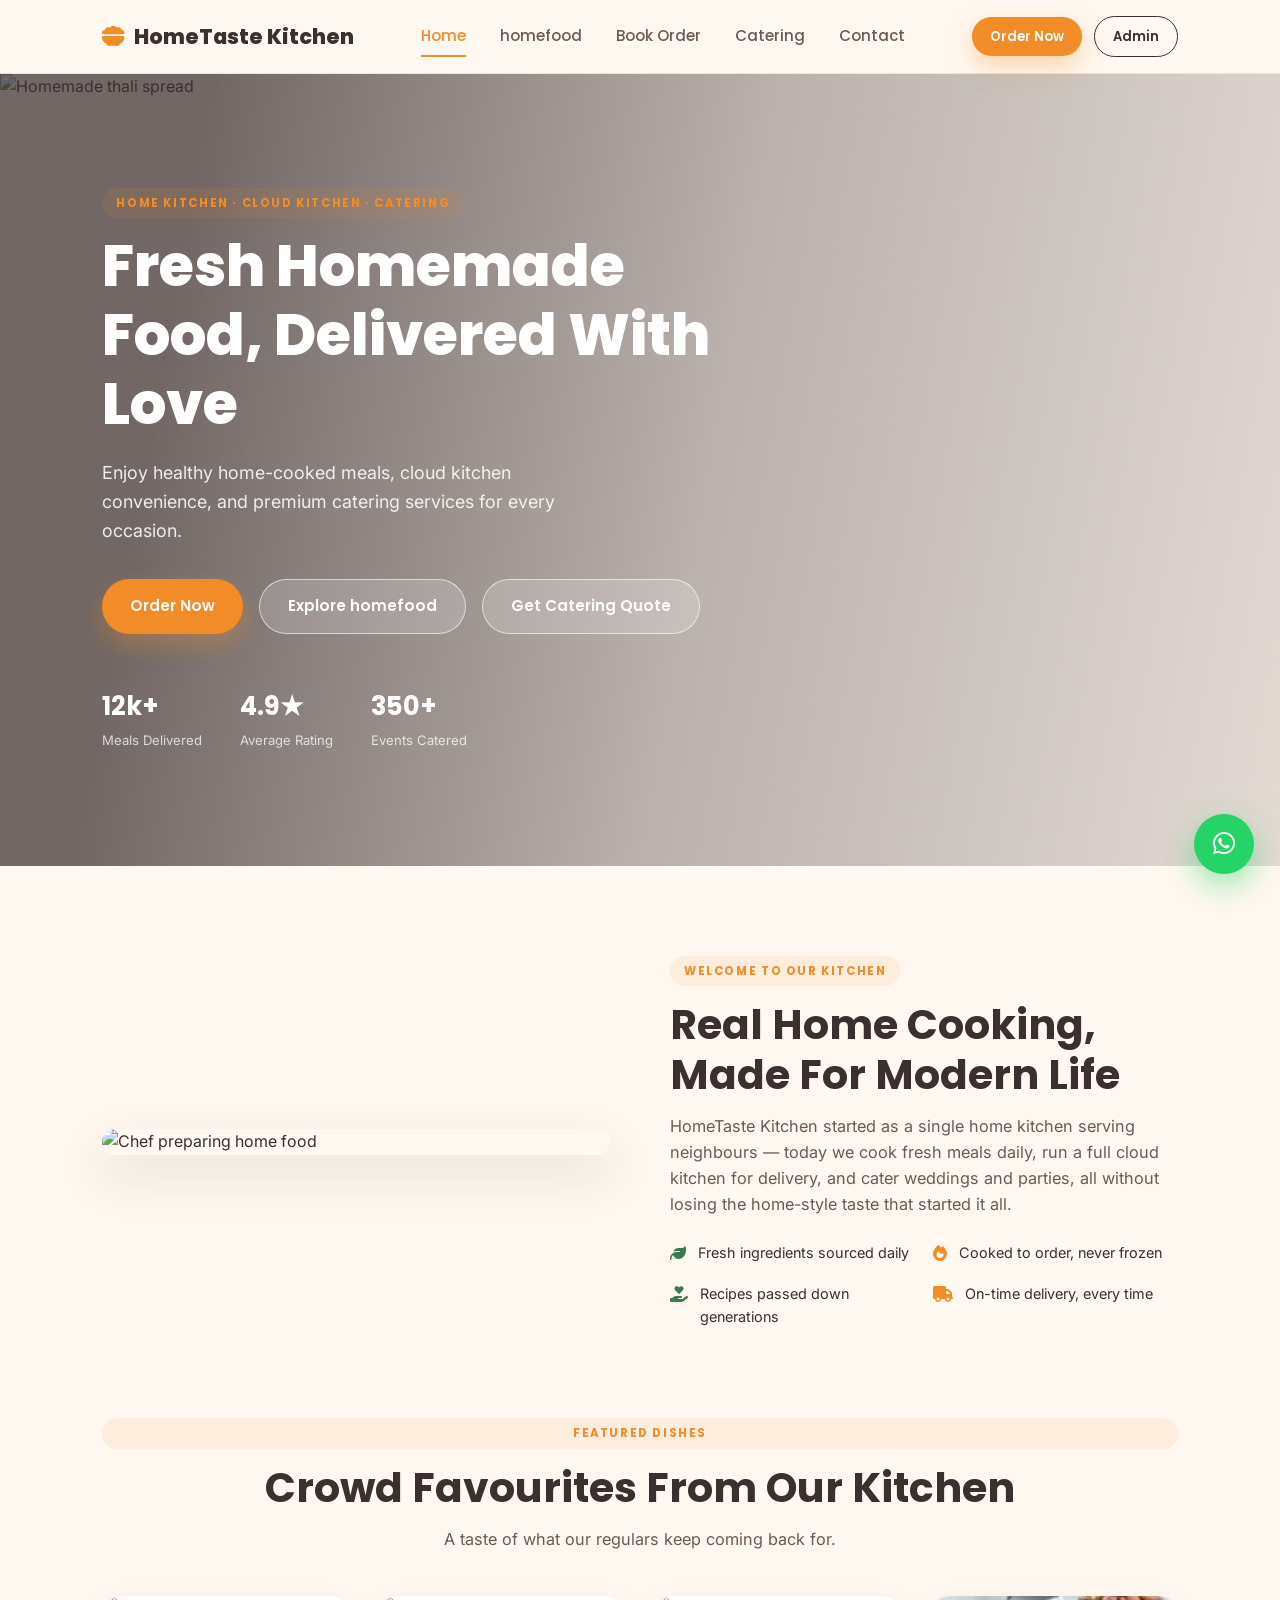
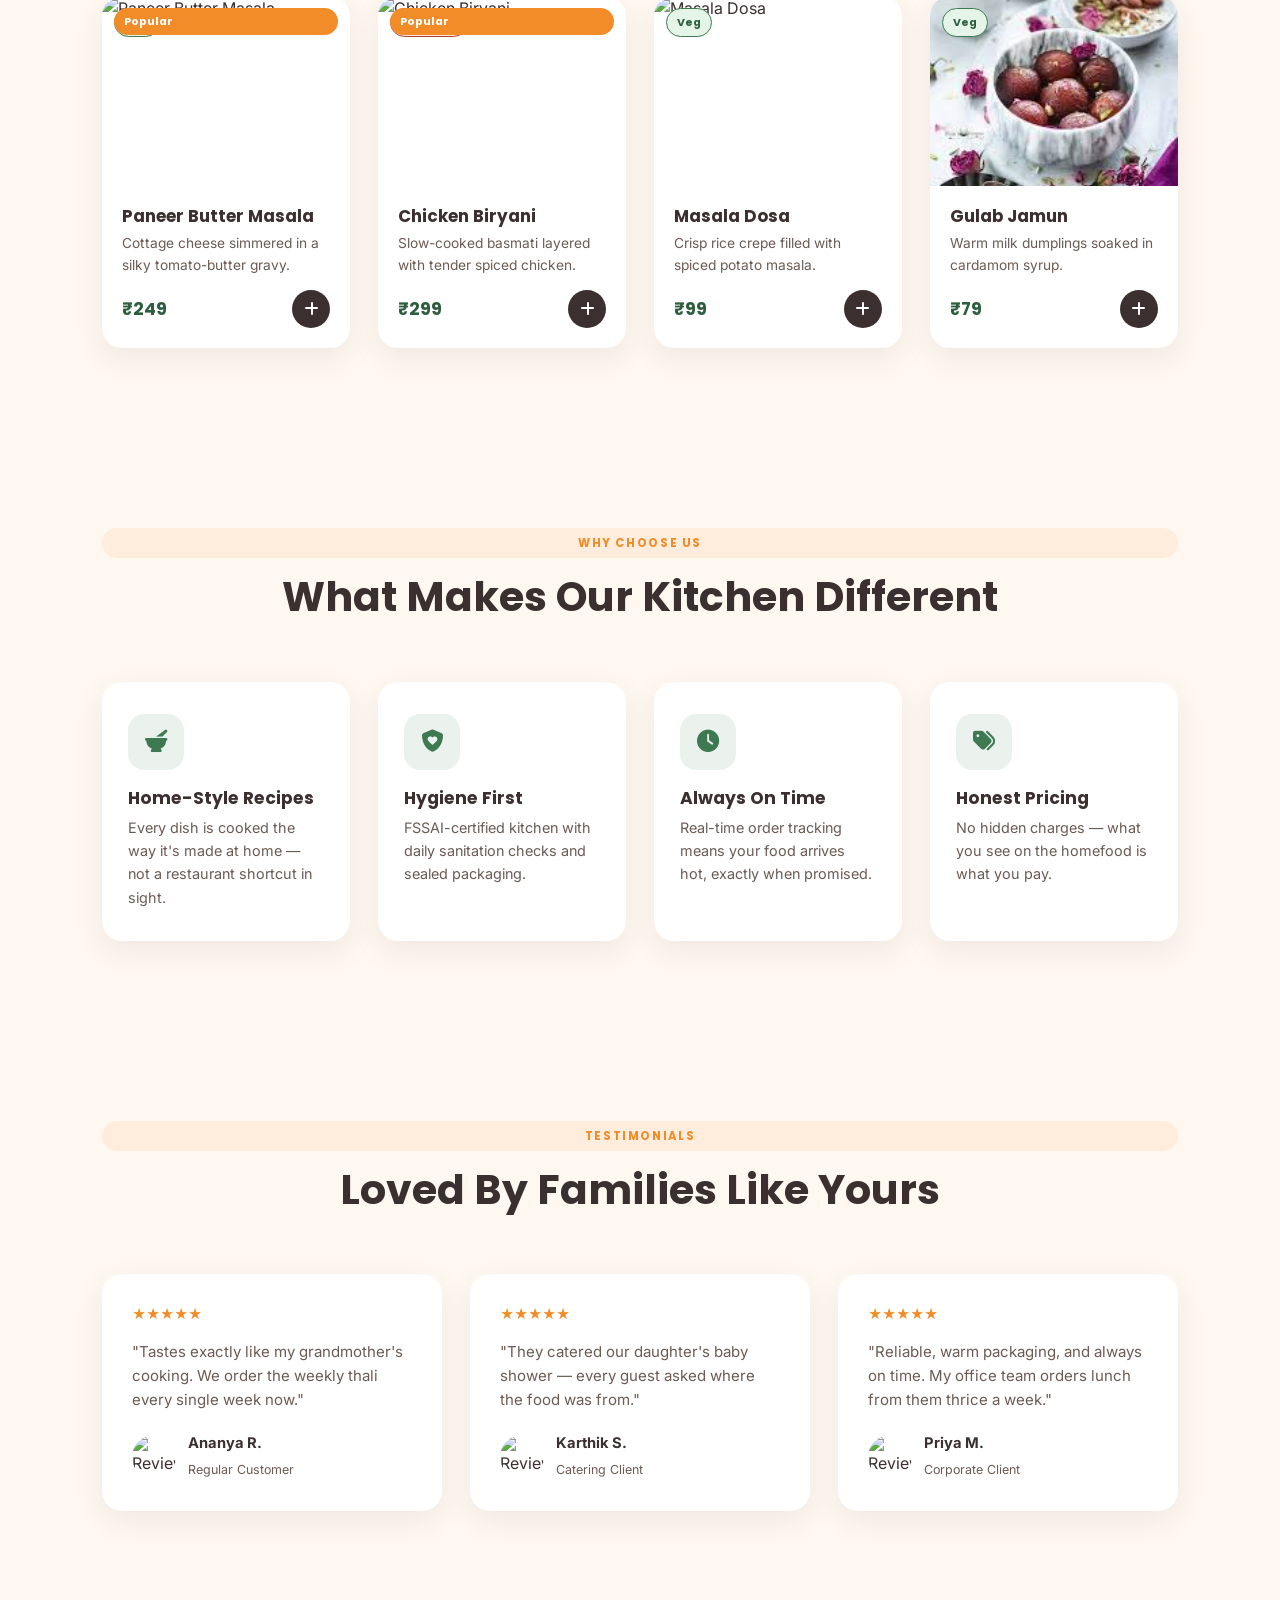
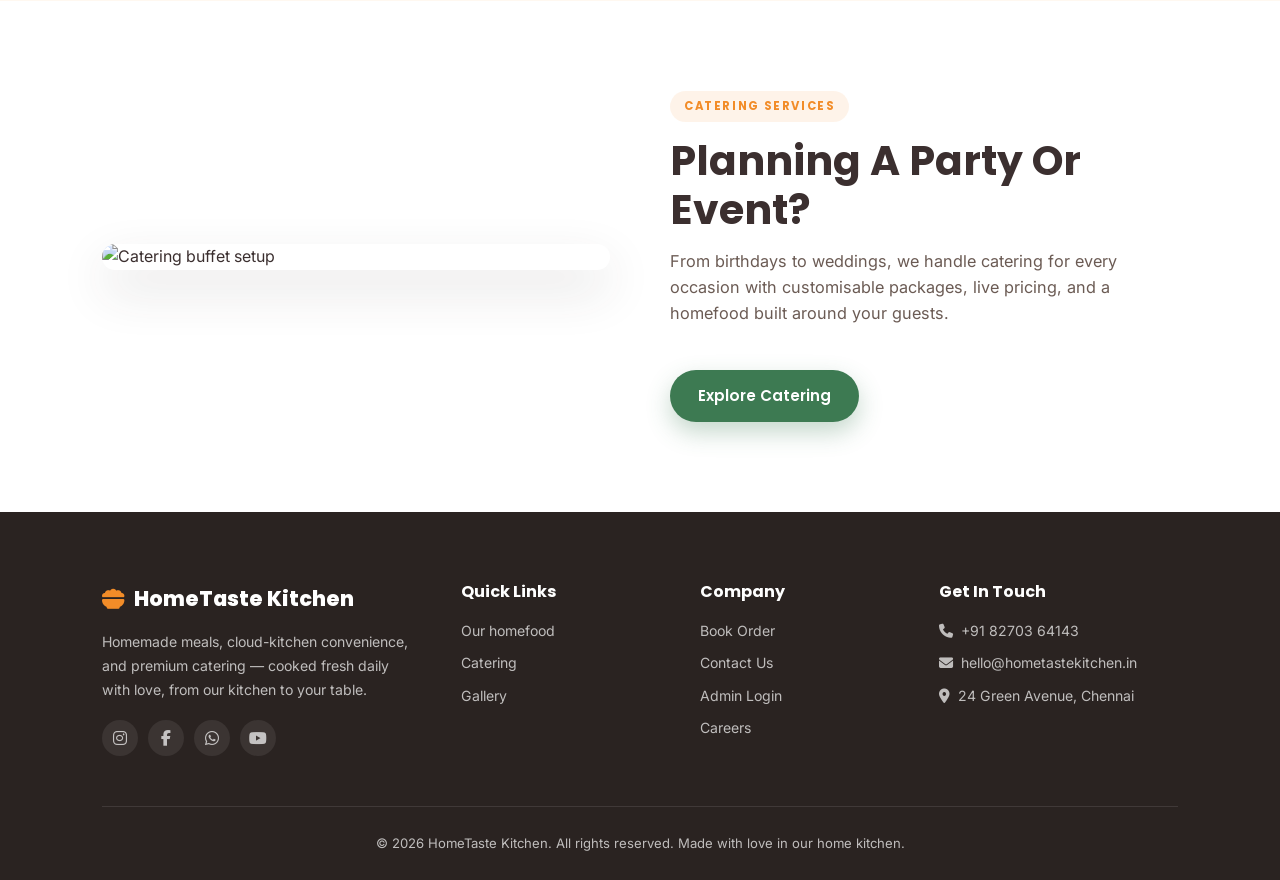
==== commit 6c1b0a6b: "updated" ====
--- a/index.html
+++ b/index.html
@@ -14,30 +14,27 @@
       <a href="index.html" class="logo"><i class="fa-solid fa-bowl-food"></i>HomeTaste Kitchen</a>
       <div class="nav-links">
         <a href="index.html" data-page="home" class="active">Home</a>
-        <a href="about.html" data-page="about">About</a>
-        <a href="menu.html" data-page="menu">Menu</a>
+               <a href="homefood.html" data-page="homefood">homefood</a>
+                <a href="booking.html" data-page="booking">Book Order</a>
         <a href="catering.html" data-page="catering">Catering</a>
-        <a href="gallery.html" data-page="gallery">Gallery</a>
-        <a href="booking.html" data-page="booking">Book Order</a>
+    
         <a href="contact.html" data-page="contact">Contact</a>
       </div>
       <div class="nav-actions">
         <a href="booking.html" class="btn btn-primary btn-sm">Order Now</a>
-        <a href="admin-login.html" class="btn btn-outline btn-sm">Login</a>
-        <button class="hamburger" aria-label="Menu"><span></span><span></span><span></span></button>
+        <a href="admin.html" class="btn btn-outline btn-sm">Admin</a>
+        <button class="hamburger" aria-label="homefood"><span></span><span></span><span></span></button>
       </div>
     </div>
   </nav>
   <div class="overlay"></div>
   <div class="mobile-panel">
     <a href="index.html">Home</a>
-    <a href="about.html">About</a>
-    <a href="menu.html">Menu</a>
+   <a href="homefood.html">homefood</a>
     <a href="catering.html">Catering</a>
-    <a href="gallery.html">Gallery</a>
-    <a href="booking.html">Book Order</a>
+        <a href="booking.html">Book Order</a>
     <a href="contact.html">Contact</a>
-    <a href="admin-login.html">Admin Login</a>
+    <a href="admin.html">Admin Login</a>
     <a href="booking.html" class="btn btn-primary btn-block" style="margin-top:16px;text-align:center;">Order Now</a>
   </div>
   <!-- HERO -->
@@ -49,7 +46,7 @@
       <p>Enjoy healthy home-cooked meals, cloud kitchen convenience, and premium catering services for every occasion.</p>
       <div class="hero-btns">
         <a href="booking.html" class="btn btn-primary">Order Now</a>
-        <a href="menu.html" class="btn btn-ghost">Explore Menu</a>
+        <a href="homefood.html" class="btn btn-ghost">Explore homefood</a>
         <a href="catering.html" class="btn btn-ghost">Get Catering Quote</a>
       </div>
       <div class="hero-stats">
@@ -86,38 +83,23 @@
     <div class="grid grid-4">
       <div class="card dish-card reveal">
         <div class="dish-img"><span class="badge badge-veg">Veg</span><span class="badge badge-popular">Popular</span><img src="https://images.unsplash.com/photo-1631452180519-c014fe946bc7?w=500&q=80" alt="Paneer Butter Masala"></div>
-        <div class="dish-body"><h4>Paneer Butter Masala</h4><p>Cottage cheese simmered in a silky tomato-butter gravy.</p><div class="dish-foot"><span class="price">₹249</span><a href="menu.html" class="add-cart"><i class="fa-solid fa-plus"></i></a></div></div>
+        <div class="dish-body"><h4>Paneer Butter Masala</h4><p>Cottage cheese simmered in a silky tomato-butter gravy.</p><div class="dish-foot"><span class="price">₹249</span><a href="homefood.html" class="add-cart"><i class="fa-solid fa-plus"></i></a></div></div>
       </div>
       <div class="card dish-card reveal">
         <div class="dish-img"><span class="badge badge-nonveg">Non-Veg</span><span class="badge badge-popular">Popular</span><img src="https://images.unsplash.com/photo-1563379091339-03b21ab4a4f8?w=500&q=80" alt="Chicken Biryani"></div>
-        <div class="dish-body"><h4>Chicken Biryani</h4><p>Slow-cooked basmati layered with tender spiced chicken.</p><div class="dish-foot"><span class="price">₹299</span><a href="menu.html" class="add-cart"><i class="fa-solid fa-plus"></i></a></div></div>
+        <div class="dish-body"><h4>Chicken Biryani</h4><p>Slow-cooked basmati layered with tender spiced chicken.</p><div class="dish-foot"><span class="price">₹299</span><a href="homefood.html" class="add-cart"><i class="fa-solid fa-plus"></i></a></div></div>
       </div>
       <div class="card dish-card reveal">
         <div class="dish-img"><span class="badge badge-veg">Veg</span><img src="https://images.unsplash.com/photo-1668236543090-82eba5ee5976?w=500&q=80" alt="Masala Dosa"></div>
-        <div class="dish-body"><h4>Masala Dosa</h4><p>Crisp rice crepe filled with spiced potato masala.</p><div class="dish-foot"><span class="price">₹99</span><a href="menu.html" class="add-cart"><i class="fa-solid fa-plus"></i></a></div></div>
+        <div class="dish-body"><h4>Masala Dosa</h4><p>Crisp rice crepe filled with spiced potato masala.</p><div class="dish-foot"><span class="price">₹99</span><a href="homefood.html" class="add-cart"><i class="fa-solid fa-plus"></i></a></div></div>
       </div>
       <div class="card dish-card reveal">
         <div class="dish-img"><span class="badge badge-veg">Veg</span><img src="./gulap.jpg" alt="Gulab Jamun"></div>
-        <div class="dish-body"><h4>Gulab Jamun</h4><p>Warm milk dumplings soaked in cardamom syrup.</p><div class="dish-foot"><span class="price">₹79</span><a href="menu.html" class="add-cart"><i class="fa-solid fa-plus"></i></a></div></div>
-      </div>
-    </div>
-  </section>
-
-  <!-- TODAY'S SPECIALS -->
-  <section class="section" style="background:#fff;">
-    <div class="two-col">
-      <div class="reveal">
-        <span class="eyebrow">Today's Special</span>
-        <h2 class="section-title">South Indian Thali</h2>
-        <p class="section-sub">Sambar, rasam, two seasonal vegetables, curd, papad, and steamed rice — a complete, wholesome meal cooked fresh every afternoon in small batches.</p>
-        <div style="display:flex;align-items:center;gap:20px;">
-          <span class="price" style="font-size:1.6rem;">₹189 <span style="font-size:.9rem;color:var(--brown-soft);font-weight:500;">/ thali</span></span>
-          <a href="booking.html" class="btn btn-primary">Order Today's Special</a>
-        </div>
-      </div>
-      <div class="reveal"><div class="img-frame"><img src="https://images.unsplash.com/photo-1585937421612-70a008356fbe?w=800&q=80" alt="South Indian thali"></div></div>
-    </div>
-  </section>
+        <div class="dish-body"><h4>Gulab Jamun</h4><p>Warm milk dumplings soaked in cardamom syrup.</p><div class="dish-foot"><span class="price">₹79</span><a href="homefood.html" class="add-cart"><i class="fa-solid fa-plus"></i></a></div></div>
+      </div>
+    </div>
+  </section>
+
 
   <!-- WHY CHOOSE US -->
   <section class="section">
@@ -127,20 +109,10 @@
       <div class="card icon-card reveal"><div class="icon-circle"><i class="fa-solid fa-mortar-pestle"></i></div><h4>Home-Style Recipes</h4><p>Every dish is cooked the way it's made at home — not a restaurant shortcut in sight.</p></div>
       <div class="card icon-card reveal"><div class="icon-circle"><i class="fa-solid fa-shield-heart"></i></div><h4>Hygiene First</h4><p>FSSAI-certified kitchen with daily sanitation checks and sealed packaging.</p></div>
       <div class="card icon-card reveal"><div class="icon-circle"><i class="fa-solid fa-clock"></i></div><h4>Always On Time</h4><p>Real-time order tracking means your food arrives hot, exactly when promised.</p></div>
-      <div class="card icon-card reveal"><div class="icon-circle"><i class="fa-solid fa-tags"></i></div><h4>Honest Pricing</h4><p>No hidden charges — what you see on the menu is what you pay.</p></div>
-    </div>
-  </section>
-
-  <!-- HOW IT WORKS -->
-  <section class="section" style="background:#fff;">
-    <span class="eyebrow center" style="display:block;text-align:center;">How It Works</span>
-    <h2 class="section-title center">Order In Three Simple Steps</h2>
-    <div class="grid grid-3 mt-lg">
-      <div class="step reveal"><div class="step-num">1</div><h4>Choose Your Meal</h4><p style="color:var(--brown-soft);font-size:.9rem;">Browse our menu and pick dishes or a full catering package.</p></div>
-      <div class="step reveal"><div class="step-num">2</div><h4>Confirm Your Order</h4><p style="color:var(--brown-soft);font-size:.9rem;">Fill in your delivery details and preferred time slot.</p></div>
-      <div class="step reveal"><div class="step-num">3</div><h4>Enjoy Fresh Food</h4><p style="color:var(--brown-soft);font-size:.9rem;">Sit back while we cook and deliver it hot to your door.</p></div>
-    </div>
-  </section>
+      <div class="card icon-card reveal"><div class="icon-circle"><i class="fa-solid fa-tags"></i></div><h4>Honest Pricing</h4><p>No hidden charges — what you see on the homefood is what you pay.</p></div>
+    </div>
+  </section>
+
 
   <!-- TESTIMONIALS -->
   <section class="section">
@@ -172,47 +144,13 @@
       <div class="reveal">
         <span class="eyebrow">Catering Services</span>
         <h2 class="section-title">Planning A Party Or Event?</h2>
-        <p class="section-sub">From birthdays to weddings, we handle catering for every occasion with customisable packages, live pricing, and a menu built around your guests.</p>
+        <p class="section-sub">From birthdays to weddings, we handle catering for every occasion with customisable packages, live pricing, and a homefood built around your guests.</p>
         <a href="catering.html" class="btn btn-secondary">Explore Catering</a>
       </div>
     </div>
   </section>
 
-  <!-- CTA BANNER -->
-  <section class="section">
-    <div class="cta-band reveal">
-      <h2>Hungry Already? Let's Get Cooking.</h2>
-      <p>Order a home-style meal in minutes or request a custom catering quote for your next event.</p>
-      <div class="hero-btns" style="justify-content:center;">
-        <a href="booking.html" class="btn btn-primary">Order Now</a>
-        <a href="catering.html" class="btn btn-ghost">Get Catering Quote</a>
-      </div>
-    </div>
-  </section>
-
-  <!-- INSTAGRAM GALLERY PREVIEW -->
-  <section class="section" style="background:#fff;">
-    <span class="eyebrow center" style="display:block;text-align:center;">@hometastekitchen</span>
-    <h2 class="section-title center">From Our Instagram Kitchen</h2>
-    <div class="grid grid-4 mt-lg" style="gap:16px;">
-      <div class="img-frame reveal"><img src="https://images.unsplash.com/photo-1546069901-ba9599a7e63c?w=400&q=80" alt="Instagram food photo"></div>
-      <div class="img-frame reveal"><img src="https://images.unsplash.com/photo-1567620905732-2d1ec7ab7445?w=400&q=80" alt="Instagram food photo"></div>
-      <div class="img-frame reveal"><img src="https://images.unsplash.com/photo-1512058564366-18510be2db19?w=400&q=80" alt="Instagram food photo"></div>
-      <div class="img-frame reveal"><img src="https://images.unsplash.com/photo-1516684732162-798a0062be99?w=400&q=80" alt="Instagram food photo"></div>
-    </div>
-  </section>
-
-  <!-- NEWSLETTER -->
-  <section class="section">
-    <div class="newsletter reveal">
-      <h2>Get Weekly Menus & Offers</h2>
-      <p>Subscribe for fresh menu drops, festive specials, and catering discounts.</p>
-      <form class="news-form" id="newsletterForm">
-        <input type="email" placeholder="Enter your email address" required>
-        <button type="submit" class="btn btn-primary">Subscribe</button>
-      </form>
-    </div>
-  </section>
+
 
   <footer>
     <div class="footer-grid">
@@ -229,8 +167,7 @@
       <div>
         <h4>Quick Links</h4>
         <ul>
-          <li><a href="about.html">About Us</a></li>
-          <li><a href="menu.html">Our Menu</a></li>
+          <li><a href="homefood.html">Our homefood</a></li>
           <li><a href="catering.html">Catering</a></li>
           <li><a href="gallery.html">Gallery</a></li>
         </ul>
@@ -240,7 +177,7 @@
         <ul>
           <li><a href="booking.html">Book Order</a></li>
           <li><a href="contact.html">Contact Us</a></li>
-          <li><a href="admin-login.html">Admin Login</a></li>
+          <li><a href="admin.html">Admin Login</a></li>
           <li><a href="#">Careers</a></li>
         </ul>
       </div>
@@ -255,9 +192,99 @@
     </div>
     <p class="footer-bottom">© 2026 HomeTaste Kitchen. All rights reserved. Made with love in our home kitchen.</p>
   </footer>
-  <a href=" https://wa.me/9842584621" class="whatsapp-float" target="_blank" aria-label="WhatsApp"><i class="fa-brands fa-whatsapp"></i></a>
-  <script src="google-sheets.js"></script>
-  <script src="script.js"></script>
+  <a href=" https://wa.me/8270364143" class="whatsapp-float" target="_blank" aria-label="WhatsApp"><i class="fa-brands fa-whatsapp"></i> </a>
+ <script>
+document.addEventListener('DOMContentLoaded', () => {
+  initMobileNav();
+  initScrollReveal();
+  initFeaturedDishes();
+});
+
+/* ---------- Mobile Navigation ---------- */
+function initMobileNav() {
+  const btn = document.querySelector('.hamburger');
+  const panel = document.querySelector('.mobile-panel');
+  const overlay = document.querySelector('.overlay');
+  if (!btn || !panel) return;
+
+  const toggle = (open) => {
+    panel.classList.toggle('open', open);
+    overlay.classList.toggle('open', open);
+  };
+
+  btn.addEventListener('click', () => toggle(!panel.classList.contains('open')));
+  overlay.addEventListener('click', () => toggle(false));
+  panel.querySelectorAll('a').forEach(a => a.addEventListener('click', () => toggle(false)));
+}
+
+/* ---------- Scroll Reveal Animations ---------- */
+function initScrollReveal() {
+  const items = document.querySelectorAll('.reveal');
+  if (!items.length) return;
+
+  const io = new IntersectionObserver((entries) => {
+    entries.forEach(e => {
+      if (e.isIntersecting) {
+        e.target.classList.add('show');
+        io.unobserve(e.target);
+      }
+    });
+  }, { threshold: 0.15 });
+
+  items.forEach(i => io.observe(i));
+}
+
+/* ---------- Featured Dishes Quick Add Action ---------- */
+function initFeaturedDishes() {
+  const addButtons = document.querySelectorAll('.dish-card .add-cart');
+  if (!addButtons.length) return;
+
+  addButtons.forEach(btn => {
+    btn.addEventListener('click', (e) => {
+      const dishCard = btn.closest('.dish-card');
+      const dishName = dishCard?.querySelector('h4')?.textContent || 'Item';
+      
+      showToast(`Selected ${dishName}! Redirecting to menu...`);
+    });
+  });
+}
+
+/* ---------- Helper: Toast Notification ---------- */
+function showToast(message) {
+  let toast = document.querySelector('.toast-notification');
+  if (!toast) {
+    toast = document.createElement('div');
+    toast.className = 'toast-notification';
+    toast.style.cssText = `
+      position: fixed;
+      bottom: 24px;
+      right: 24px;
+      background: #2b1d0c;
+      color: #ffffff;
+      padding: 12px 20px;
+      border-radius: 8px;
+      font-size: 0.9rem;
+      box-shadow: 0 4px 14px rgba(0, 0, 0, 0.18);
+      z-index: 1000;
+      opacity: 0;
+      transform: translateY(12px);
+      transition: all 0.3s cubic-bezier(0.4, 0, 0.2, 1);
+    `;
+    document.body.appendChild(toast);
+  }
+
+  toast.textContent = message;
+  requestAnimationFrame(() => {
+    toast.style.opacity = '1';
+    toast.style.transform = 'translateY(0)';
+  });
+
+  setTimeout(() => {
+    toast.style.opacity = '0';
+    toast.style.transform = 'translateY(12px)';
+  }, 2200);
+}
+</script>
 
 </body>
 </html>
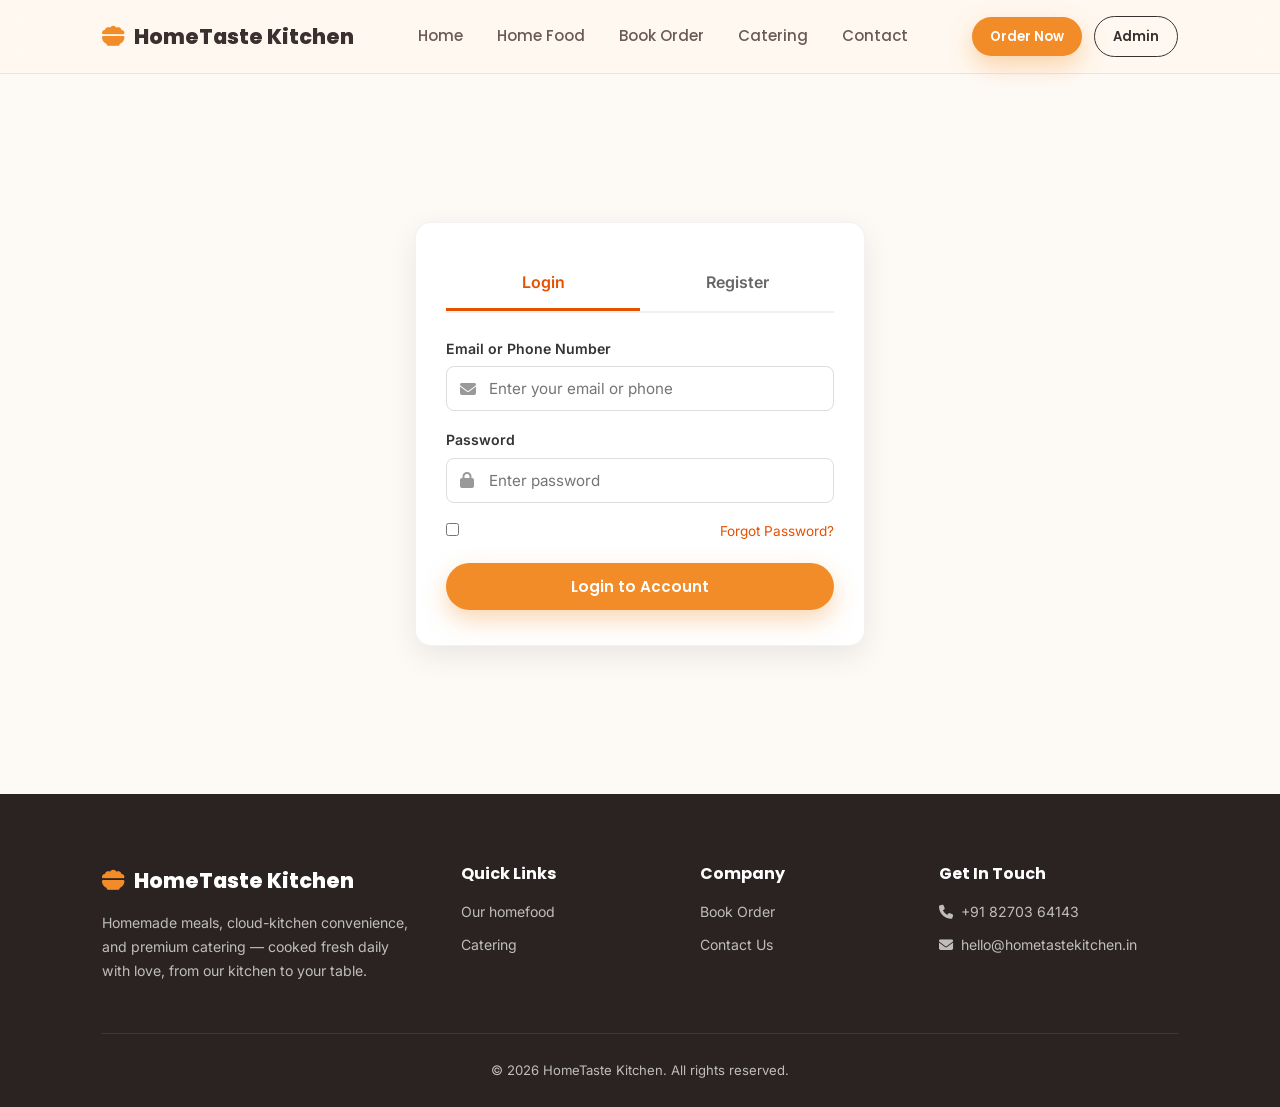
==== commit f68cab21: "index to home" ====
--- a/index.html
+++ b/index.html
@@ -3,173 +3,222 @@
 <head>
 <meta charset="UTF-8">
 <meta name="viewport" content="width=device-width, initial-scale=1.0">
-<title>Home | HomeTaste Kitchen</title>
-<meta name="description" content="Fresh homemade food, cloud kitchen convenience, and premium catering — delivered with love.">
+<title>Login & Register | HomeTaste Kitchen</title>
+<meta name="description" content="Login or create an account with HomeTaste Kitchen to order fresh homemade meals and manage your bookings.">
 <link rel="stylesheet" href="css/style.css">
 <link rel="stylesheet" href="https://cdnjs.cloudflare.com/ajax/libs/font-awesome/6.5.1/css/all.min.css">
+<style>
+  /* Embedded Styling for Auth Form */
+  .auth-section {
+    min-height: 80vh;
+    display: flex;
+    align-items: center;
+    justify-content: center;
+    padding: 60px 20px;
+    background: #fdfaf6;
+  }
+  .auth-card {
+    background: #ffffff;
+    max-width: 450px;
+    width: 100%;
+    padding: 35px 30px;
+    border-radius: 16px;
+    box-shadow: 0 10px 30px rgba(0,0,0,0.08);
+    border: 1px solid rgba(0,0,0,0.05);
+  }
+  .auth-tabs {
+    display: flex;
+    border-bottom: 2px solid #f0f0f0;
+    margin-bottom: 25px;
+  }
+  .auth-tab {
+    flex: 1;
+    padding: 12px 0;
+    text-align: center;
+    font-weight: 600;
+    cursor: pointer;
+    color: #666;
+    border-bottom: 3px solid transparent;
+    transition: all 0.3s ease;
+  }
+  .auth-tab.active {
+    color: #e65100; /* Warm Accent Orange */
+    border-bottom-color: #e65100;
+  }
+  .form-group {
+    margin-bottom: 18px;
+  }
+  .form-group label {
+    display: block;
+    font-size: 0.88rem;
+    font-weight: 600;
+    margin-bottom: 6px;
+    color: #333;
+  }
+  .input-wrapper {
+    position: relative;
+  }
+  .input-wrapper i {
+    position: absolute;
+    left: 14px;
+    top: 50%;
+    transform: translateY(-50%);
+    color: #999;
+  }
+  .form-control {
+    width: 100%;
+    padding: 12px 14px 12px 42px;
+    border: 1px solid #ddd;
+    border-radius: 8px;
+    font-size: 0.95rem;
+    outline: none;
+    transition: border-color 0.2s;
+  }
+  .form-control:focus {
+    border-color: #e65100;
+  }
+  .form-row-flex {
+    display: flex;
+    justify-content: space-between;
+    align-items: center;
+    font-size: 0.85rem;
+    margin-bottom: 20px;
+  }
+  .alert-msg {
+    padding: 10px 14px;
+    border-radius: 6px;
+    font-size: 0.88rem;
+    margin-bottom: 16px;
+    display: none;
+  }
+  .alert-danger { background: #ffebee; color: #c62828; }
+  .alert-success { background: #e8f5e9; color: #2e7d32; }
+  .auth-form { display: none; }
+  .auth-form.active { display: block; }
+</style>
 </head>
 <body>
+
+  <!-- NAVBAR -->
   <nav class="navbar">
     <div class="nav-inner">
-      <a href="index.html" class="logo"><i class="fa-solid fa-bowl-food"></i>HomeTaste Kitchen</a>
+      <a href="home.html" class="logo"><i class="fa-solid fa-bowl-food"></i>HomeTaste Kitchen</a>
       <div class="nav-links">
-        <a href="index.html" data-page="home" class="active">Home</a>
-               <a href="homefood.html" data-page="homefood">homefood</a>
-                <a href="booking.html" data-page="booking">Book Order</a>
+        <a href="home.html" data-page="home">Home</a>
+        <a href="homefood.html" data-page="homefood">Home Food</a>
+        <a href="booking.html" data-page="booking">Book Order</a>
         <a href="catering.html" data-page="catering">Catering</a>
-    
         <a href="contact.html" data-page="contact">Contact</a>
       </div>
       <div class="nav-actions">
         <a href="booking.html" class="btn btn-primary btn-sm">Order Now</a>
         <a href="admin.html" class="btn btn-outline btn-sm">Admin</a>
-        <button class="hamburger" aria-label="homefood"><span></span><span></span><span></span></button>
+        <button class="hamburger" aria-label="menu"><span></span><span></span><span></span></button>
       </div>
     </div>
   </nav>
+
   <div class="overlay"></div>
   <div class="mobile-panel">
-    <a href="index.html">Home</a>
-   <a href="homefood.html">homefood</a>
+    <a href="home.html">Home</a>
+    <a href="homefood.html">Home Food</a>
     <a href="catering.html">Catering</a>
-        <a href="booking.html">Book Order</a>
+    <a href="booking.html">Book Order</a>
     <a href="contact.html">Contact</a>
     <a href="admin.html">Admin Login</a>
     <a href="booking.html" class="btn btn-primary btn-block" style="margin-top:16px;text-align:center;">Order Now</a>
   </div>
-  <!-- HERO -->
-  <section class="hero">
-    <div class="hero-bg"><img src="https://images.unsplash.com/photo-1600891964599-f61ba0e24092?w=1600&q=80" alt="Homemade thali spread"></div>
-    <div class="hero-content reveal show">
-      <span class="eyebrow">Home Kitchen · Cloud Kitchen · Catering</span>
-      <h1>Fresh Homemade Food, Delivered With Love</h1>
-      <p>Enjoy healthy home-cooked meals, cloud kitchen convenience, and premium catering services for every occasion.</p>
-      <div class="hero-btns">
-        <a href="booking.html" class="btn btn-primary">Order Now</a>
-        <a href="homefood.html" class="btn btn-ghost">Explore homefood</a>
-        <a href="catering.html" class="btn btn-ghost">Get Catering Quote</a>
-      </div>
-      <div class="hero-stats">
-        <div><strong>12k+</strong><span>Meals Delivered</span></div>
-        <div><strong>4.9★</strong><span>Average Rating</span></div>
-        <div><strong>350+</strong><span>Events Catered</span></div>
-      </div>
+
+  <!-- AUTH SECTION -->
+  <section class="auth-section">
+    <div class="auth-card">
+      
+      <!-- TABS -->
+      <div class="auth-tabs">
+        <div class="auth-tab active" id="tab-login" onclick="switchTab('login')">Login</div>
+        <div class="auth-tab" id="tab-register" onclick="switchTab('register')">Register</div>
+      </div>
+
+      <div id="alert-box" class="alert-msg"></div>
+
+      <!-- LOGIN FORM -->
+      <form id="login-form" class="auth-form active" onsubmit="handleLogin(event)">
+        <div class="form-group">
+          <label for="login-email">Email or Phone Number</label>
+          <div class="input-wrapper">
+            <i class="fa-solid fa-envelope"></i>
+            <input type="text" id="login-email" class="form-control" placeholder="Enter your email or phone" required>
+          </div>
+        </div>
+
+        <div class="form-group">
+          <label for="login-password">Password</label>
+          <div class="input-wrapper">
+            <i class="fa-solid fa-lock"></i>
+            <input type="password" id="login-password" class="form-control" placeholder="Enter password" required>
+          </div>
+        </div>
+
+        <div class="form-row-flex">
+          <label style="cursor:pointer;"><input type="checkbox" id="remember-me"> Remember Me</label>
+          <a href="#" style="color:#e65100; text-decoration:none;">Forgot Password?</a>
+        </div>
+
+        <button type="submit" class="btn btn-primary btn-block" style="width:100%; padding: 12px;">Login to Account</button>
+      </form>
+
+      <!-- REGISTER FORM -->
+      <form id="register-form" class="auth-form" onsubmit="handleRegister(event)">
+        <div class="form-group">
+          <label for="reg-name">Full Name</label>
+          <div class="input-wrapper">
+            <i class="fa-solid fa-user"></i>
+            <input type="text" id="reg-name" class="form-control" placeholder="John Doe" required>
+          </div>
+        </div>
+
+        <div class="form-group">
+          <label for="reg-email">Email Address</label>
+          <div class="input-wrapper">
+            <i class="fa-solid fa-envelope"></i>
+            <input type="email" id="reg-email" class="form-control" placeholder="name@example.com" required>
+          </div>
+        </div>
+
+        <div class="form-group">
+          <label for="reg-phone">Phone Number</label>
+          <div class="input-wrapper">
+            <i class="fa-solid fa-phone"></i>
+            <input type="tel" id="reg-phone" class="form-control" placeholder="9876543210" required>
+          </div>
+        </div>
+
+        <div class="form-group">
+          <label for="reg-password">Password</label>
+          <div class="input-wrapper">
+            <i class="fa-solid fa-lock"></i>
+            <input type="password" id="reg-password" class="form-control" placeholder="Create a password" required minlength="6">
+          </div>
+        </div>
+
+        <button type="submit" class="btn btn-primary btn-block" style="width:100%; padding: 12px;">Create Account</button>
+      </form>
+
     </div>
   </section>
 
-  <!-- WELCOME -->
-  <section class="section two-col">
-    <div class="reveal">
-      <div class="img-frame"><img src="https://images.unsplash.com/photo-1556910103-1c02745aae4d?w=800&q=80" alt="Chef preparing home food"></div>
-    </div>
-    <div class="reveal">
-      <span class="eyebrow">Welcome To Our Kitchen</span>
-      <h2 class="section-title">Real Home Cooking, Made For Modern Life</h2>
-      <p class="section-sub" style="margin-bottom:24px;">HomeTaste Kitchen started as a single home kitchen serving neighbours — today we cook fresh meals daily, run a full cloud kitchen for delivery, and cater weddings and parties, all without losing the home-style taste that started it all.</p>
-      <div class="grid grid-2" style="gap:18px;">
-        <div style="display:flex;gap:12px;align-items:flex-start;"><i class="fa-solid fa-leaf" style="color:var(--green);margin-top:4px;"></i><span style="font-size:.9rem;">Fresh ingredients sourced daily</span></div>
-        <div style="display:flex;gap:12px;align-items:flex-start;"><i class="fa-solid fa-fire" style="color:var(--orange);margin-top:4px;"></i><span style="font-size:.9rem;">Cooked to order, never frozen</span></div>
-        <div style="display:flex;gap:12px;align-items:flex-start;"><i class="fa-solid fa-hand-holding-heart" style="color:var(--green);margin-top:4px;"></i><span style="font-size:.9rem;">Recipes passed down generations</span></div>
-        <div style="display:flex;gap:12px;align-items:flex-start;"><i class="fa-solid fa-truck" style="color:var(--orange);margin-top:4px;"></i><span style="font-size:.9rem;">On-time delivery, every time</span></div>
-      </div>
-    </div>
-  </section>
-
-  <!-- FEATURED DISHES -->
-  <section class="section" style="padding-top:0;">
-    <span class="eyebrow center" style="display:block;text-align:center;">Featured Dishes</span>
-    <h2 class="section-title center">Crowd Favourites From Our Kitchen</h2>
-    <p class="section-sub center">A taste of what our regulars keep coming back for.</p>
-    <div class="grid grid-4">
-      <div class="card dish-card reveal">
-        <div class="dish-img"><span class="badge badge-veg">Veg</span><span class="badge badge-popular">Popular</span><img src="https://images.unsplash.com/photo-1631452180519-c014fe946bc7?w=500&q=80" alt="Paneer Butter Masala"></div>
-        <div class="dish-body"><h4>Paneer Butter Masala</h4><p>Cottage cheese simmered in a silky tomato-butter gravy.</p><div class="dish-foot"><span class="price">₹249</span><a href="homefood.html" class="add-cart"><i class="fa-solid fa-plus"></i></a></div></div>
-      </div>
-      <div class="card dish-card reveal">
-        <div class="dish-img"><span class="badge badge-nonveg">Non-Veg</span><span class="badge badge-popular">Popular</span><img src="https://images.unsplash.com/photo-1563379091339-03b21ab4a4f8?w=500&q=80" alt="Chicken Biryani"></div>
-        <div class="dish-body"><h4>Chicken Biryani</h4><p>Slow-cooked basmati layered with tender spiced chicken.</p><div class="dish-foot"><span class="price">₹299</span><a href="homefood.html" class="add-cart"><i class="fa-solid fa-plus"></i></a></div></div>
-      </div>
-      <div class="card dish-card reveal">
-        <div class="dish-img"><span class="badge badge-veg">Veg</span><img src="https://images.unsplash.com/photo-1668236543090-82eba5ee5976?w=500&q=80" alt="Masala Dosa"></div>
-        <div class="dish-body"><h4>Masala Dosa</h4><p>Crisp rice crepe filled with spiced potato masala.</p><div class="dish-foot"><span class="price">₹99</span><a href="homefood.html" class="add-cart"><i class="fa-solid fa-plus"></i></a></div></div>
-      </div>
-      <div class="card dish-card reveal">
-        <div class="dish-img"><span class="badge badge-veg">Veg</span><img src="./gulap.jpg" alt="Gulab Jamun"></div>
-        <div class="dish-body"><h4>Gulab Jamun</h4><p>Warm milk dumplings soaked in cardamom syrup.</p><div class="dish-foot"><span class="price">₹79</span><a href="homefood.html" class="add-cart"><i class="fa-solid fa-plus"></i></a></div></div>
-      </div>
-    </div>
-  </section>
-
-
-  <!-- WHY CHOOSE US -->
-  <section class="section">
-    <span class="eyebrow center" style="display:block;text-align:center;">Why Choose Us</span>
-    <h2 class="section-title center">What Makes Our Kitchen Different</h2>
-    <div class="grid grid-4 mt-lg">
-      <div class="card icon-card reveal"><div class="icon-circle"><i class="fa-solid fa-mortar-pestle"></i></div><h4>Home-Style Recipes</h4><p>Every dish is cooked the way it's made at home — not a restaurant shortcut in sight.</p></div>
-      <div class="card icon-card reveal"><div class="icon-circle"><i class="fa-solid fa-shield-heart"></i></div><h4>Hygiene First</h4><p>FSSAI-certified kitchen with daily sanitation checks and sealed packaging.</p></div>
-      <div class="card icon-card reveal"><div class="icon-circle"><i class="fa-solid fa-clock"></i></div><h4>Always On Time</h4><p>Real-time order tracking means your food arrives hot, exactly when promised.</p></div>
-      <div class="card icon-card reveal"><div class="icon-circle"><i class="fa-solid fa-tags"></i></div><h4>Honest Pricing</h4><p>No hidden charges — what you see on the homefood is what you pay.</p></div>
-    </div>
-  </section>
-
-
-  <!-- TESTIMONIALS -->
-  <section class="section">
-    <span class="eyebrow center" style="display:block;text-align:center;">Testimonials</span>
-    <h2 class="section-title center">Loved By Families Like Yours</h2>
-    <div class="grid grid-3 mt-lg">
-      <div class="card testimonial reveal">
-        <div class="stars">★★★★★</div>
-        <p>"Tastes exactly like my grandmother's cooking. We order the weekly thali every single week now."</p>
-        <div class="reviewer"><img class="avatar" src="https://images.unsplash.com/photo-1580489944761-15a19d654956?w=100&q=80" alt="Reviewer"><div><strong>Ananya R.</strong><span>Regular Customer</span></div></div>
-      </div>
-      <div class="card testimonial reveal">
-        <div class="stars">★★★★★</div>
-        <p>"They catered our daughter's baby shower — every guest asked where the food was from."</p>
-        <div class="reviewer"><img class="avatar" src="https://images.unsplash.com/photo-1633332755192-727a05c4013d?w=100&q=80" alt="Reviewer"><div><strong>Karthik S.</strong><span>Catering Client</span></div></div>
-      </div>
-      <div class="card testimonial reveal">
-        <div class="stars">★★★★★</div>
-        <p>"Reliable, warm packaging, and always on time. My office team orders lunch from them thrice a week."</p>
-        <div class="reviewer"><img class="avatar" src="https://images.unsplash.com/photo-1601412436009-d964bd02edbc?w=100&q=80" alt="Reviewer"><div><strong>Priya M.</strong><span>Corporate Client</span></div></div>
-      </div>
-    </div>
-  </section>
-
-  <!-- CATERING PREVIEW -->
-  <section class="section" style="background:#fff;">
-    <div class="two-col">
-      <div class="reveal"><div class="img-frame"><img src="https://images.unsplash.com/photo-1555244162-803834f70033?w=800&q=80" alt="Catering buffet setup"></div></div>
-      <div class="reveal">
-        <span class="eyebrow">Catering Services</span>
-        <h2 class="section-title">Planning A Party Or Event?</h2>
-        <p class="section-sub">From birthdays to weddings, we handle catering for every occasion with customisable packages, live pricing, and a homefood built around your guests.</p>
-        <a href="catering.html" class="btn btn-secondary">Explore Catering</a>
-      </div>
-    </div>
-  </section>
-
-
-
+  <!-- FOOTER -->
   <footer>
     <div class="footer-grid">
       <div>
-        <a href="index.html" class="logo"><i class="fa-solid fa-bowl-food"></i>HomeTaste Kitchen</a>
+        <a href="home.html" class="logo"><i class="fa-solid fa-bowl-food"></i>HomeTaste Kitchen</a>
         <p>Homemade meals, cloud-kitchen convenience, and premium catering — cooked fresh daily with love, from our kitchen to your table.</p>
-        <div class="footer-social">
-          <a href="#"><i class="fa-brands fa-instagram"></i></a>
-          <a href="#"><i class="fa-brands fa-facebook-f"></i></a>
-          <a href="#"><i class="fa-brands fa-whatsapp"></i></a>
-          <a href="#"><i class="fa-brands fa-youtube"></i></a>
-        </div>
       </div>
       <div>
         <h4>Quick Links</h4>
         <ul>
           <li><a href="homefood.html">Our homefood</a></li>
           <li><a href="catering.html">Catering</a></li>
-          <li><a href="gallery.html">Gallery</a></li>
         </ul>
       </div>
       <div>
@@ -177,8 +226,6 @@
         <ul>
           <li><a href="booking.html">Book Order</a></li>
           <li><a href="contact.html">Contact Us</a></li>
-          <li><a href="admin.html">Admin Login</a></li>
-          <li><a href="#">Careers</a></li>
         </ul>
       </div>
       <div>
@@ -186,105 +233,87 @@
         <ul>
           <li><i class="fa-solid fa-phone"></i>&nbsp; +91 82703 64143</li>
           <li><i class="fa-solid fa-envelope"></i>&nbsp; hello@hometastekitchen.in</li>
-          <li><i class="fa-solid fa-location-dot"></i>&nbsp; 24 Green Avenue, Chennai</li>
         </ul>
       </div>
     </div>
-    <p class="footer-bottom">© 2026 HomeTaste Kitchen. All rights reserved. Made with love in our home kitchen.</p>
+    <p class="footer-bottom">© 2026 HomeTaste Kitchen. All rights reserved.</p>
   </footer>
-  <a href=" https://wa.me/8270364143" class="whatsapp-float" target="_blank" aria-label="WhatsApp"><i class="fa-brands fa-whatsapp"></i> </a>
- <script>
-document.addEventListener('DOMContentLoaded', () => {
-  initMobileNav();
-  initScrollReveal();
-  initFeaturedDishes();
-});
-
-/* ---------- Mobile Navigation ---------- */
-function initMobileNav() {
-  const btn = document.querySelector('.hamburger');
-  const panel = document.querySelector('.mobile-panel');
-  const overlay = document.querySelector('.overlay');
-  if (!btn || !panel) return;
-
-  const toggle = (open) => {
-    panel.classList.toggle('open', open);
-    overlay.classList.toggle('open', open);
-  };
-
-  btn.addEventListener('click', () => toggle(!panel.classList.contains('open')));
-  overlay.addEventListener('click', () => toggle(false));
-  panel.querySelectorAll('a').forEach(a => a.addEventListener('click', () => toggle(false)));
-}
-
-/* ---------- Scroll Reveal Animations ---------- */
-function initScrollReveal() {
-  const items = document.querySelectorAll('.reveal');
-  if (!items.length) return;
-
-  const io = new IntersectionObserver((entries) => {
-    entries.forEach(e => {
-      if (e.isIntersecting) {
-        e.target.classList.add('show');
-        io.unobserve(e.target);
+
+  <script>
+    // Tab Switcher
+    function switchTab(tab) {
+      document.getElementById('tab-login').classList.toggle('active', tab === 'login');
+      document.getElementById('tab-register').classList.toggle('active', tab === 'register');
+      document.getElementById('login-form').classList.toggle('active', tab === 'login');
+      document.getElementById('register-form').classList.toggle('active', tab === 'register');
+      hideAlert();
+    }
+
+    // Helper Functions for Alerts
+    function showAlert(msg, isSuccess = false) {
+      const box = document.getElementById('alert-box');
+      box.textContent = msg;
+      box.className = `alert-msg ${isSuccess ? 'alert-success' : 'alert-danger'}`;
+      box.style.display = 'block';
+    }
+
+    function hideAlert() {
+      document.getElementById('alert-box').style.display = 'none';
+    }
+
+    // Client-side Registration Handling
+    function handleRegister(e) {
+      e.preventDefault();
+      const name = document.getElementById('reg-name').value;
+      const email = document.getElementById('reg-email').value;
+      const phone = document.getElementById('reg-phone').value;
+      const password = document.getElementById('reg-password').value;
+
+      // Save user record to LocalStorage
+      const user = { name, email, phone, password };
+      localStorage.setItem(`user_${email}`, JSON.stringify(user));
+
+      showAlert('Account created successfully! Switching to login...', true);
+      setTimeout(() => {
+        switchTab('login');
+        document.getElementById('login-email').value = email;
+      }, 1500);
+    }
+
+    // Client-side Login & Session Storage Handling
+    function handleLogin(e) {
+      e.preventDefault();
+      const email = document.getElementById('login-email').value;
+      const password = document.getElementById('login-password').value;
+
+      const storedUser = localStorage.getItem(`user_${email}`);
+      
+      if (storedUser) {
+        const userObj = JSON.parse(storedUser);
+        if (userObj.password === password) {
+          // Set Session State
+          sessionStorage.setItem('isLoggedIn', 'true');
+          sessionStorage.setItem('currentUser', JSON.stringify({ name: userObj.name, email: userObj.email }));
+
+          showAlert('Login successful! Redirecting...', true);
+          setTimeout(() => {
+            window.location.href = 'home.html'; // Redirect to Homepage
+          }, 1200);
+          return;
+        }
+      }
+      
+      showAlert('Invalid email or password. Please try again.');
+    }
+
+    // Check Current Session on Page Load
+    document.addEventListener('DOMContentLoaded', () => {
+      if (sessionStorage.getItem('isLoggedIn') === 'true') {
+        const user = JSON.parse(sessionStorage.getItem('currentUser'));
+        showAlert(`You are already logged in as ${user.name}. Redirecting...`, true);
+        setTimeout(() => window.location.href = 'home.html', 1500);
       }
     });
-  }, { threshold: 0.15 });
-
-  items.forEach(i => io.observe(i));
-}
-
-/* ---------- Featured Dishes Quick Add Action ---------- */
-function initFeaturedDishes() {
-  const addButtons = document.querySelectorAll('.dish-card .add-cart');
-  if (!addButtons.length) return;
-
-  addButtons.forEach(btn => {
-    btn.addEventListener('click', (e) => {
-      const dishCard = btn.closest('.dish-card');
-      const dishName = dishCard?.querySelector('h4')?.textContent || 'Item';
-      
-      showToast(`Selected ${dishName}! Redirecting to menu...`);
-    });
-  });
-}
-
-/* ---------- Helper: Toast Notification ---------- */
-function showToast(message) {
-  let toast = document.querySelector('.toast-notification');
-  if (!toast) {
-    toast = document.createElement('div');
-    toast.className = 'toast-notification';
-    toast.style.cssText = `
-      position: fixed;
-      bottom: 24px;
-      right: 24px;
-      background: #2b1d0c;
-      color: #ffffff;
-      padding: 12px 20px;
-      border-radius: 8px;
-      font-size: 0.9rem;
-      box-shadow: 0 4px 14px rgba(0, 0, 0, 0.18);
-      z-index: 1000;
-      opacity: 0;
-      transform: translateY(12px);
-      transition: all 0.3s cubic-bezier(0.4, 0, 0.2, 1);
-    `;
-    document.body.appendChild(toast);
-  }
-
-  toast.textContent = message;
-  requestAnimationFrame(() => {
-    toast.style.opacity = '1';
-    toast.style.transform = 'translateY(0)';
-  });
-
-  setTimeout(() => {
-    toast.style.opacity = '0';
-    toast.style.transform = 'translateY(12px)';
-  }, 2200);
-}
-</script>
-
+  </script>
 </body>
-</html>
+</html>
